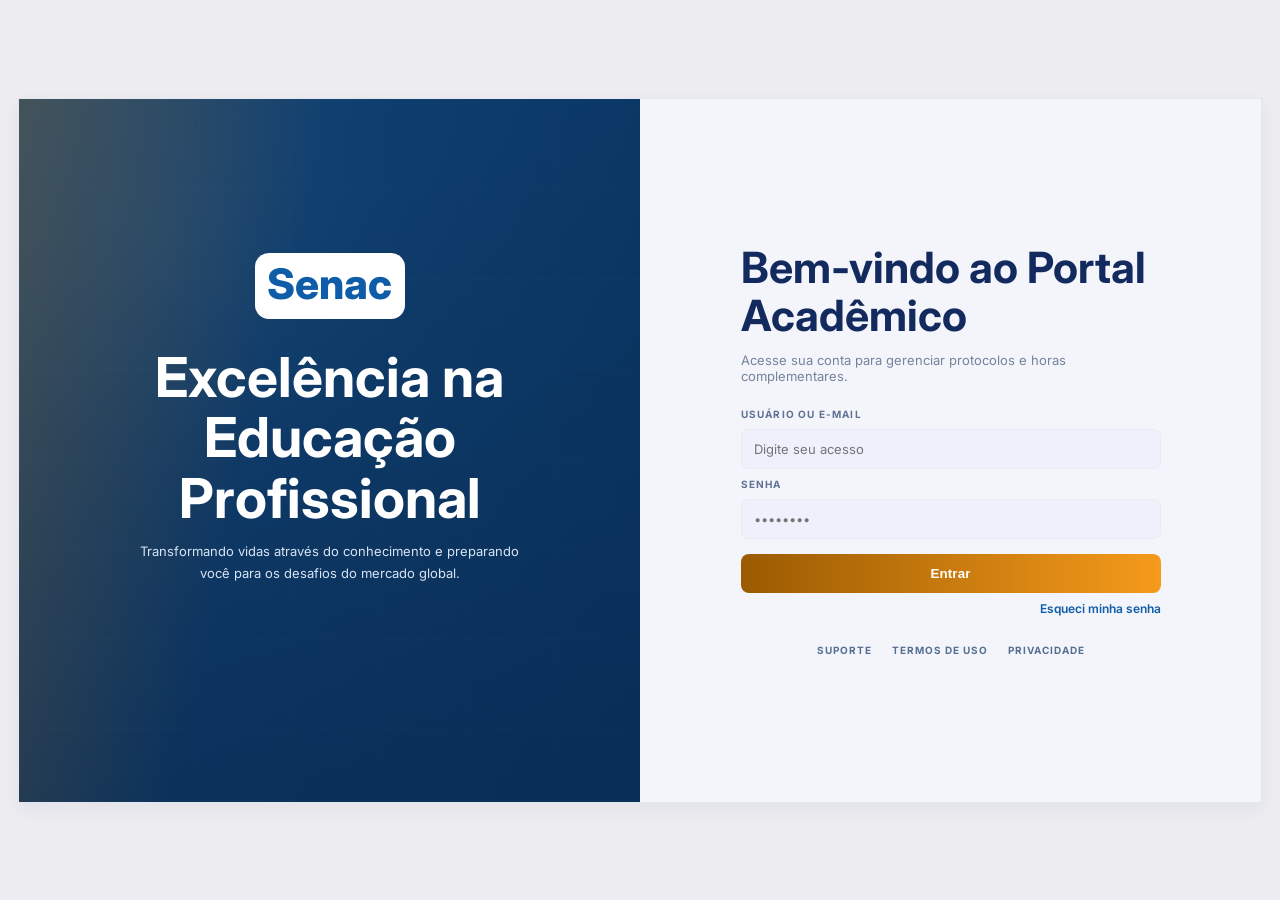
==== index.html @ 6a1be862 "Add files via upload por enquanto esses codigos" ====
<!DOCTYPE html>
<html lang="pt-BR">
<head>
  <meta charset="UTF-8">
  <meta name="viewport" content="width=device-width, initial-scale=1.0">
  <title>Portal Senac - Protótipo</title>
  <link rel="preconnect" href="https://fonts.googleapis.com">
  <link rel="preconnect" href="https://fonts.gstatic.com" crossorigin>
  <link href="https://fonts.googleapis.com/css2?family=Inter:wght@400;500;600;700;800&display=swap" rel="stylesheet">
  <link rel="stylesheet" href="style.css">
</head>
<body>
  <main id="app">
    <section id="loginScreen" class="screen is-active login-layout shell">
      <div class="login-left">
        <div class="login-overlay"></div>
        <div class="login-overlay-2"></div>
        <div class="login-brand-content">
          <div class="senac-logo">Senac</div>
          <h1>Excelência na<br>Educação Profissional</h1>
          <p>Transformando vidas através do conhecimento e preparando você para os desafios do mercado global.</p>
        </div>
      </div>
      <div class="login-right">
        <div class="login-card">
          <h2>Bem-vindo ao Portal Acadêmico</h2>
          <p class="muted">Acesse sua conta para gerenciar protocolos e horas complementares.</p>
          <form id="loginForm" class="form">
            <label>USUÁRIO OU E-MAIL</label>
            <input type="text" placeholder="Digite seu acesso" required>
            <label>SENHA</label>
            <input type="password" placeholder="••••••••" required>
            <button type="submit" class="btn-primary btn-full">Entrar</button>
          </form>
          <a class="forgot" href="#" aria-label="Esqueci minha senha">Esqueci minha senha</a>
          <div class="login-footer-links">
            <a href="#">SUPORTE</a>
            <a href="#">TERMOS DE USO</a>
            <a href="#">PRIVACIDADE</a>
          </div>
        </div>
      </div>
    </section>

    <section id="panelScreen" class="screen panel-layout shell">
      <aside class="sidebar">
        <div>
          <div class="brand">
            <h3>Senac</h3>
            <small>Gestão de Horas</small>
          </div>
          <nav class="side-nav">
            <button class="side-btn is-active" data-view="dashboardView">Dashboard</button>
            <button class="side-btn" data-view="protocolsView">Protocolos</button>
            <button class="side-btn" data-view="studentsView">Alunos</button>
            <button class="side-btn" data-view="certificatesView">Certificados</button>
            <button class="side-btn" data-view="rulesView">Regulamento</button>
            <button class="side-btn" data-view="settingsView">Configurações</button>
          </nav>
        </div>
        <div class="profile">
          <strong>Dr. Ricardo Silva</strong>
          <small>Coordenador Acadêmico</small>
          <button id="logoutBtn" class="link-btn">Sair</button>
        </div>
      </aside>

      <div class="workspace">
        <header class="topbar">
          <div class="tabs">
            <button class="tab is-active" data-view="dashboardView">Início</button>
            <button class="tab" data-view="protocolsView">Horas</button>
            <button class="tab" data-view="certificatesView">Certificados</button>
            <button class="tab" data-view="rulesView">Dúvidas</button>
          </div>
          <div class="topbar-right">
            <input class="search" type="text" placeholder="Buscar alunos, protocolos...">
            <button class="icon-btn"></button>
            <button class="icon-btn"></button>
            <button class="btn-primary">Novo Protocolo</button>
          </div>
        </header>

        <section id="dashboardView" class="view is-active">
          <p class="page-mini-title">Dashboard Geral (Senac)</p>
          <p class="kicker">VISÃO GERAL ACADÊMICA</p>
          <div class="title-row">
            <h2>Dashboard</h2>
            <div class="semester-note">Semestre Letivo 2024.1<br><small>Atualizado há 12 minutos</small></div>
          </div>
          <div class="stats-grid">
            <article class="card stat">
              <h4>PROTOCOLOS PENDENTES</h4>
              <strong>42</strong>
              <span class="danger">+12% vs. ontem</span>
            </article>
            <article class="card stat">
              <h4>ALUNOS HORAS FALTANTES</h4>
              <strong>128</strong>
              <span class="muted">-5% estático</span>
            </article>
            <article class="card stat">
              <h4>MÉDIA DE HORAS / CURSO</h4>
              <strong class="warning">84.5</strong>
              <span class="muted">h/semestre</span>
            </article>
          </div>
          <div class="content-grid">
            <article class="card chart-card">
              <h3>Envios por Categoria</h3>
              <div class="bar-row"><span>Extensão</span><div><i style="width:82%"></i></div></div>
              <div class="bar-row"><span>Pesquisa</span><div><i style="width:55%"></i></div></div>
              <div class="bar-row"><span>Culturais</span><div><i style="width:37%"></i></div></div>
              <div class="bar-row"><span>Monitoria</span><div><i style="width:68%"></i></div></div>
            </article>
            <article class="card feed">
              <h3>Últimas Atividades</h3>
              <ul>
                <li><strong>Ana Beatriz</strong> enviou certificado</li>
                <li><strong>Alerta de Prazo:</strong> 15 alunos em risco</li>
                <li><strong>Protocolo #882</strong> aprovado</li>
              </ul>
            </article>
          </div>
          <div class="report-row">
            <article class="card report-card">
              <h3>Relatório Consolidado</h3>
              <p>Gere a análise completa de desempenho das turmas para o conselho acadêmico.</p>
              <button class="btn-link">BAIXAR PDF</button>
            </article>
          </div>
        </section>

        <section id="protocolsView" class="view">
          <p class="page-mini-title">Gestão de Protocolos (Senac)</p>
          <p class="kicker">GESTÃO ACADÊMICA</p>
          <div class="title-row">
            <h2>Protocolos de Atividade</h2>
            <div class="protocol-kpi">
              <div><strong>142</strong><small>PENDENTES</small></div>
              <div><strong>1,284</strong><small>PROCESSADOS</small></div>
            </div>
          </div>
          <p class="section-description">Central de curadoria para validação de horas complementares. Analise, revise e aprove as solicitações submetidas pelo corpo discente.</p>
          <div class="card table-card">
            <div class="table-head">
              <div class="filters">
                <select><option>Todos os Cursos</option></select>
                <select><option>Todos Status</option></select>
                <select><option>Últimos 30 dias</option></select>
              </div>
              <button class="btn-outline">Mais filtros</button>
            </div>
            <table>
              <thead>
                <tr>
                  <th>ID</th>
                  <th>Aluno</th>
                  <th>Curso</th>
                  <th>Tipo</th>
                  <th>Horas</th>
                  <th>Status</th>
                </tr>
              </thead>
              <tbody>
                <tr><td>#PRT-8821</td><td>Alice Moreira</td><td>ADS</td><td>Palestra</td><td>04h</td><td><span class="tag pending">Pendente</span></td></tr>
                <tr><td>#PRT-8819</td><td>Bruno Henrique</td><td>ADS</td><td>Estágio</td><td>40h</td><td><span class="tag approved">Aprovado</span></td></tr>
                <tr><td>#PRT-8815</td><td>Carla Castro</td><td>ADS</td><td>Monitoria</td><td>20h</td><td><span class="tag denied">Reprovado</span></td></tr>
              </tbody>
            </table>
            <div class="table-foot">
              <span>Mostrando 1 a 3 de 142 protocolos</span>
              <div class="pager"><button>1</button><button>2</button><button>3</button></div>
            </div>
          </div>
          <div class="protocol-bottom-cards">
            <article class="card light-info">
              <h3>Atenção Necessária</h3>
              <p>Existem 12 protocolos com mais de 15 dias sem movimentação.</p>
            </article>
            <article class="card dark-image">
              <h3>Relatórios Mensais</h3>
              <p>Exportar dados consolidados para o MEC e conselhos regionais.</p>
            </article>
            <article class="card curation-card">
              <h3>Guia de Curadoria</h3>
              <p>Confira a carga horária máxima por categoria e valide autenticidade.</p>
            </article>
          </div>
        </section>

        <section id="certificatesView" class="view">
          <p class="page-mini-title">Análise de Certificado (Senac)</p>
          <h2>Análise de Certificado</h2>
          <p class="section-description">Protocolo #2023-AF82 • Atividade Complementar de Extensão Universitária</p>
          <div class="certificate-layout">
            <article class="card certificate-preview">
              <h3>CERTIFICADO</h3>
              <p>Certificamos que o aluno <strong>Gabriel Medeiros</strong> participou com êxito da atividade complementar.</p>
              <p class="hours">40 Horas</p>
            </article>
            <article class="certificate-panel">
              <div class="protocol-meta card">
                <h5>INFORMAÇÕES DO PROTOCOLO</h5>
                <p><strong>Gabriel Medeiros de Oliveira</strong><br>RA: 2209384 • 7º semestre</p>
                <div class="mini-stats">
                  <span>40h 00m</span>
                  <span>CURSO LIVRE</span>
                </div>
              </div>
              <h4>Parecer do Coordenador</h4>
              <label>Carga horária deferida</label>
              <input type="number" value="40">
              <label>Observações</label>
              <textarea placeholder="Justifique o parecer..."></textarea>
              <div class="button-row">
                <button class="btn-danger">Reprovar</button>
                <button class="btn-primary">Aprovar</button>
              </div>
              <div class="warning-note">IMPORTANTE: Certificados de cursos online precisam conter o CNPJ da instituição emissora.</div>
            </article>
          </div>
        </section>

        <section id="settingsView" class="view">
          <p class="page-mini-title">Configurações (super admin)</p>
          <p class="kicker">ADMINISTRAÇÃO DO SISTEMA</p>
          <h2>Painel de Configurações Globais &amp; Permissões</h2>
          <div class="settings-grid">
            <article class="card">
              <h3>Novo Tipo de Atividade</h3>
              <form class="form compact">
                <label>Nome da atividade</label>
                <input type="text" placeholder="ex: Monitoria Voluntária">
                <label>Peso de horas</label>
                <input type="number" placeholder="1.0">
                <button type="button" class="btn-primary">Cadastrar atividade</button>
              </form>
            </article>
            <article class="card limits-card">
              <h3>Limites por Curso</h3>
              <div class="limit-row"><span>Engenharia Civil</span><strong>240H</strong></div>
              <div class="limit-row"><span>Direito</span><strong>320H</strong></div>
              <div class="limit-row"><span>Medicina</span><strong>180H</strong></div>
            </article>
            <article class="card team-card">
              <h3>Gestão de Equipe Acadêmica</h3>
              <table>
                <thead><tr><th>Usuário</th><th>Papel</th><th>Status</th></tr></thead>
                <tbody>
                  <tr><td>Ana Maria</td><td>Secretaria</td><td><span class="tag approved">Ativo</span></td></tr>
                  <tr><td>José Lucas</td><td>Coordenador</td><td><span class="tag approved">Ativo</span></td></tr>
                  <tr><td>Beatriz P.</td><td>Visualizador</td><td><span class="tag pending">Suspenso</span></td></tr>
                </tbody>
              </table>
            </article>
            <article class="card security-card">
              <h3>Logs de Segurança</h3>
              <p>[14:30] Alerta de limite de Engenharia Civil / 240h</p>
              <p>[12:15] Novo usuário cadastrado</p>
              <p>[09:02] Backup automático concluído</p>
            </article>
            <article class="card export-card">
              <h3>Exportação Consolidada de Regras</h3>
              <p>Gere um relatório PDF com todas as regras de validação vigentes no sistema.</p>
              <button class="btn-link">BAIXAR RELATÓRIO</button>
            </article>
          </div>
        </section>

        <section id="studentsView" class="view">
          <h2>Alunos</h2>
          <div class="card">
            <p>Área reservada para gestão de alunos e acompanhamento de carga horária.</p>
          </div>
        </section>

        <section id="rulesView" class="view">
          <h2>Regulamento</h2>
          <div class="card">
            <p>Publicação de regras institucionais e critérios de validação dos certificados.</p>
          </div>
        </section>
        <footer class="panel-footer">
          <span>Privacidade</span>
          <span>Termos de Uso</span>
          <span>Suporte Técnico</span>
          <strong>Senac Brasil</strong>
        </footer>
      </div>
    </section>
  </main>
  <script src="script.js"></script>
</body>
</html>
---- style.css ----
:root {
  --bg: #ececf1;
  --surface: #ffffff;
  --blue-900: #082e63;
  --blue-800: #0d4686;
  --blue-700: #0f5da8;
  --blue-100: #edf3fc;
  --text: #1e3657;
  --muted: #74849b;
  --line: #e6ebf4;
  --orange: #f59a1b;
  --orange-dark: #9b5b02;
  --red: #d04e63;
  --green: #3ba96e;
}

* { box-sizing: border-box; }

body {
  margin: 0;
  font-family: Inter, Arial, sans-serif;
  background: var(--bg);
  color: var(--text);
  font-size: 13px;
}

#app {
  min-height: 100vh;
  display: grid;
  place-items: center;
  padding: 18px;
}

.shell {
  width: min(1260px, 100%);
  min-height: 705px;
  max-height: calc(100vh - 36px);
  background: #f5f6fa;
  border: 1px solid #e2e7f2;
  box-shadow: 0 6px 18px rgba(18, 35, 61, 0.05);
}

.screen { display: none; }
.screen.is-active { display: flex; }

.login-left, .login-right { width: 50%; position: relative; }

.login-left {
  overflow: hidden;
  background:
    linear-gradient(180deg, rgba(9, 57, 105, 0.72) 0%, rgba(10, 45, 84, 0.88) 100%),
    radial-gradient(circle at 25% 20%, #3f668c 0%, #224b77 32%, #173d66 68%, #12385f 100%);
}

.login-overlay {
  position: absolute;
  inset: 0;
  background: linear-gradient(103deg, rgba(247, 154, 22, 0.22) 0%, rgba(11, 73, 138, 0.1) 40%, rgba(5, 46, 90, 0.4) 100%);
}

.login-overlay-2 {
  position: absolute;
  inset: 0;
  background-image: linear-gradient(rgba(255, 255, 255, 0.08) 1px, transparent 1px), linear-gradient(90deg, rgba(255, 255, 255, 0.06) 1px, transparent 1px);
  background-size: 90px 90px;
  opacity: 0.2;
}

.login-brand-content {
  position: relative;
  z-index: 2;
  color: #fff;
  max-width: 430px;
  margin: 130px auto 0;
  text-align: center;
  padding: 24px;
}

.senac-logo {
  width: 150px;
  margin: 0 auto 28px;
  border-radius: 14px;
  font-size: 42px;
  font-weight: 800;
  color: var(--blue-700);
  line-height: 1;
  background: #fff;
  padding: 10px 10px 14px;
}

.login-brand-content h1 {
  margin: 0 0 12px;
  font-size: 55px;
  line-height: 1.1;
}

.login-brand-content p {
  margin: 0;
  color: #d7e4f5;
  line-height: 1.7;
}

.login-right {
  background: #f4f4fb;
  display: grid;
  place-items: center;
}

.login-card { width: min(420px, 83%); }

.login-card h2 {
  margin: 0 0 8px;
  color: #132a5e;
  font-size: 43px;
  line-height: 1.1;
}

.muted { color: var(--muted); }

.form {
  margin-top: 24px;
  display: grid;
  gap: 9px;
}

label {
  font-size: 10px;
  letter-spacing: 0.12em;
  font-weight: 700;
  color: #5f7293;
}

input, textarea {
  width: 100%;
  border: 1px solid var(--line);
  background: #eef1fb;
  border-radius: 7px;
  padding: 11px 12px;
  font: inherit;
  color: #1d3858;
}

textarea { min-height: 88px; resize: vertical; }

.btn-primary, .btn-danger, .btn-outline {
  border-radius: 8px;
  border: 0;
  padding: 12px 16px;
  font-weight: 700;
  letter-spacing: 0.01em;
  cursor: pointer;
}

.btn-primary {
  background: linear-gradient(90deg, var(--orange-dark) 0%, var(--orange) 100%);
  color: #fff;
}

.btn-full {
  margin-top: 6px;
  width: 100%;
}

.forgot {
  display: block;
  margin-top: 8px;
  text-align: right;
  text-decoration: none;
  color: var(--blue-700);
  font-weight: 600;
  font-size: 12px;
}

.login-footer-links {
  margin-top: 28px;
  display: flex;
  justify-content: center;
  gap: 20px;
}

.login-footer-links a {
  text-decoration: none;
  color: #567091;
  font-size: 10px;
  letter-spacing: 0.1em;
  font-weight: 700;
}

.panel-layout { overflow: hidden; }

.sidebar {
  width: 232px;
  background: #eff0fa;
  border-right: 1px solid #dde3ef;
  padding: 16px 12px;
  display: flex;
  flex-direction: column;
  justify-content: space-between;
}

.brand h3 {
  margin: 0;
  font-size: 20px;
  line-height: 1;
  color: var(--blue-900);
}

.brand small {
  color: #61728e;
  font-size: 10px;
  letter-spacing: 0.07em;
  text-transform: uppercase;
}

.side-nav {
  margin-top: 20px;
  display: grid;
  gap: 8px;
}

.side-btn {
  border: 0;
  background: transparent;
  text-align: left;
  border-radius: 6px;
  padding: 9px 10px;
  color: #26476c;
  font-size: 12px;
  font-weight: 600;
  cursor: pointer;
}

.side-btn.is-active {
  background: #0f4f94;
  color: #fff;
}

.profile {
  border-top: 1px solid #dce2ef;
  padding: 14px 4px 0;
  display: grid;
  gap: 2px;
}

.profile strong { font-size: 13px; color: #193b63; }
.profile small { color: #6e8098; font-size: 11px; }

.link-btn {
  margin-top: 10px;
  width: fit-content;
  border: 0;
  background: transparent;
  color: #27466d;
  cursor: pointer;
}

.workspace {
  flex: 1;
  padding: 12px 22px;
  overflow: auto;
}

.topbar {
  background: #fff;
  border: 1px solid var(--line);
  border-radius: 5px;
  padding: 6px 12px;
  display: flex;
  align-items: center;
  justify-content: space-between;
  gap: 10px;
}

.tabs { display: flex; gap: 2px; }

.tab {
  border: 0;
  background: transparent;
  border-radius: 4px;
  color: #3c5675;
  font-size: 10px;
  padding: 8px 8px;
  cursor: pointer;
}

.tab.is-active {
  color: var(--blue-700);
  border-bottom: 2px solid var(--orange);
  font-weight: 700;
}

.topbar-right {
  display: flex;
  align-items: center;
  gap: 8px;
}

.search {
  min-width: 198px;
  padding: 7px 12px;
  border-radius: 20px;
  font-size: 11px;
}

.icon-btn {
  width: 28px;
  height: 28px;
  border: 1px solid var(--line);
  border-radius: 8px;
  background: #fff;
  cursor: pointer;
}

.topbar .btn-primary {
  padding: 8px 14px;
  background: #0e4f92;
  font-size: 11px;
}

.view { display: none; padding-top: 14px; }
.view.is-active { display: block; }

.page-mini-title {
  margin: 0 0 8px;
  font-size: 13px;
  color: #b0b4bf;
}

.kicker {
  margin: 0 0 4px;
  color: var(--orange);
  font-size: 10px;
  letter-spacing: 0.2em;
  font-weight: 800;
}

h2 {
  margin: 0 0 14px;
  font-size: 46px;
  line-height: 1.05;
  color: var(--blue-900);
}

.title-row {
  display: flex;
  justify-content: space-between;
  align-items: flex-start;
  gap: 12px;
}

.semester-note {
  color: #7b8da6;
  font-size: 12px;
  text-align: right;
}

.semester-note small {
  color: #a2afc1;
}

.card {
  background: #fff;
  border: 1px solid var(--line);
  border-radius: 8px;
  padding: 14px;
}

.stats-grid {
  display: grid;
  grid-template-columns: repeat(3, minmax(0, 1fr));
  gap: 12px;
}

.stat h4 {
  margin: 0 0 10px;
  font-size: 10px;
  letter-spacing: 0.12em;
  color: #687c97;
}

.stat strong {
  display: block;
  font-size: 45px;
  line-height: 0.95;
  margin-bottom: 6px;
}

.warning { color: var(--orange); }
.danger { color: #da4b5f; font-size: 13px; }

.content-grid {
  margin-top: 14px;
  display: grid;
  grid-template-columns: 1.4fr 1fr;
  gap: 12px;
}

.report-row {
  margin-top: 14px;
  max-width: 58%;
}

.report-card {
  background: linear-gradient(135deg, #0a3f7d 0%, #0a3269 100%);
  color: #fff;
}

.report-card h3 {
  margin: 0 0 8px;
}

.report-card p {
  margin: 0 0 12px;
  color: #c9d8ee;
  font-size: 13px;
}

.btn-link {
  border: 0;
  background: transparent;
  color: #ffbe54;
  font-size: 11px;
  font-weight: 800;
  letter-spacing: 0.08em;
  cursor: pointer;
  padding: 0;
}

.bar-row {
  margin-top: 12px;
  display: grid;
  gap: 12px;
  grid-template-columns: 86px 1fr;
  align-items: center;
  font-size: 12px;
}

.bar-row div {
  background: #eff3fa;
  height: 18px;
  border-radius: 999px;
  overflow: hidden;
}

.bar-row i {
  display: block;
  height: 100%;
  background: linear-gradient(90deg, #0d4f92, #82a5ce);
}

.feed ul {
  margin: 8px 0 0;
  padding-left: 16px;
  line-height: 1.9;
  color: #2f4d71;
  font-size: 13px;
}

.table-card table, .settings-grid table {
  width: 100%;
  border-collapse: collapse;
}

.table-head {
  display: flex;
  justify-content: space-between;
  align-items: center;
  gap: 10px;
}

.filters {
  display: flex;
  gap: 8px;
}

select {
  border: 1px solid var(--line);
  border-radius: 7px;
  padding: 9px 10px;
  background: #f8faff;
  color: #486489;
  font-size: 11px;
  min-width: 178px;
}

th, td {
  padding: 11px 8px;
  border-bottom: 1px solid var(--line);
  text-align: left;
  font-size: 13px;
}

th {
  color: #67809d;
  font-size: 10px;
  letter-spacing: 0.1em;
}

.btn-outline {
  background: #f4f8ff;
  border: 1px solid var(--line);
  color: var(--blue-700);
  font-size: 12px;
}

.table-foot {
  display: flex;
  justify-content: space-between;
  align-items: center;
  font-size: 11px;
  color: #7b8ea9;
  padding-top: 10px;
}

.pager {
  display: flex;
  gap: 6px;
}

.pager button {
  border: 1px solid var(--line);
  background: #fff;
  border-radius: 4px;
  width: 24px;
  height: 24px;
  font-size: 11px;
  color: #2c4f75;
}

.section-description {
  margin: -6px 0 14px;
  max-width: 640px;
  color: #556f90;
  line-height: 1.5;
  font-size: 12px;
}

.protocol-kpi {
  display: flex;
  gap: 32px;
  padding-top: 10px;
}

.protocol-kpi strong {
  display: block;
  font-size: 41px;
  line-height: 1;
  color: #0a3c76;
}

.protocol-kpi small {
  font-size: 10px;
  color: #68809d;
  letter-spacing: 0.08em;
  font-weight: 700;
}

.protocol-bottom-cards {
  margin-top: 14px;
  display: grid;
  grid-template-columns: 1fr 1fr 1fr;
  gap: 14px;
}

.light-info {
  background: #f0eefb;
}

.dark-image {
  background: radial-gradient(circle at 35% 45%, rgba(200, 255, 184, 0.6), rgba(242, 164, 43, 0.65), rgba(24, 15, 26, 0.92));
  color: #fff;
}

.dark-image p {
  color: #dce4ef;
}

.curation-card {
  background: #0d4d92;
  color: #fff;
}

.curation-card p {
  color: #cedef3;
}

.tag {
  display: inline-block;
  border-radius: 20px;
  font-size: 10px;
  padding: 4px 9px;
  font-weight: 700;
  text-transform: uppercase;
}

.tag.pending { background: #eef5ff; color: #215a96; }
.tag.approved { background: #ecfaef; color: #238351; }
.tag.denied { background: #ffe9ec; color: #b93d50; }

.certificate-layout {
  display: grid;
  grid-template-columns: 1.35fr 0.95fr;
  gap: 16px;
}

.certificate-preview {
  min-height: 430px;
  display: grid;
  place-content: center;
  text-align: center;
  background: #eef2f8;
  position: relative;
}

.certificate-preview::before {
  content: "";
  width: 85%;
  height: 57%;
  position: absolute;
  left: 50%;
  top: 50%;
  transform: translate(-50%, -50%);
  background: #fff;
  border: 1px solid #e5ebf4;
  box-shadow: 0 12px 26px rgba(22, 40, 67, 0.13);
  border-radius: 2px;
}

.certificate-panel {
  display: grid;
  gap: 10px;
  align-content: start;
  background: transparent;
  border: 0;
  padding: 0;
}

.protocol-meta {
  background: #f8faff;
  border-radius: 10px;
}

.protocol-meta h5 {
  margin: 0 0 6px;
  font-size: 10px;
  letter-spacing: 0.1em;
  color: #7891ad;
}

.protocol-meta p {
  margin: 0;
  font-size: 13px;
  color: #37597f;
}

.mini-stats {
  margin-top: 10px;
  display: flex;
  justify-content: space-between;
  color: #0f4f91;
  font-weight: 800;
}

.certificate-preview h3 {
  position: relative;
  z-index: 1;
  margin: 0 0 12px;
  font-size: 33px;
  color: var(--blue-900);
  letter-spacing: 0.12em;
}

.hours {
  position: relative;
  z-index: 1;
  margin-top: 12px;
  color: var(--blue-900);
  font-size: 24px;
  font-weight: 800;
}

.certificate-panel h4 {
  margin: 0 0 12px;
  color: #21456f;
  font-size: 11px;
  letter-spacing: 0.1em;
  text-transform: uppercase;
}

.button-row {
  margin-top: 10px;
  display: grid;
  grid-template-columns: 1fr 1fr;
  gap: 8px;
}

.btn-danger {
  border: 1px solid #ffd5dc;
  background: #fff1f3;
  color: var(--red);
}

.warning-note {
  background: #eeeeee;
  color: #86581a;
  border-radius: 8px;
  padding: 10px;
  font-size: 11px;
  line-height: 1.4;
  font-weight: 600;
}

.settings-grid {
  display: grid;
  grid-template-columns: 1fr 1.1fr 1.1fr;
  grid-template-areas:
    "new team team"
    "limits team team"
    "security export export";
  gap: 12px;
}

.compact { gap: 8px; }

.settings-grid > article:nth-child(1) { grid-area: new; }
.settings-grid > article:nth-child(2) { grid-area: limits; }
.settings-grid > article:nth-child(3) { grid-area: team; }
.settings-grid > article:nth-child(4) { grid-area: security; }
.settings-grid > article:nth-child(5) { grid-area: export; }

.team-card table td,
.team-card table th {
  padding-top: 13px;
  padding-bottom: 13px;
}

.limits-card {
  background: #f9fbff;
}

.limit-row {
  border-left: 3px solid #0f5aa5;
  margin-top: 8px;
  padding: 8px 10px;
  display: flex;
  justify-content: space-between;
  background: #ffffff;
  font-size: 12px;
}

.limit-row strong {
  color: #0d4f91;
}

.security-card {
  background: linear-gradient(135deg, #0b3f7c, #0a2e5c);
  color: #fff;
  min-height: 150px;
}

.security-card p {
  font-size: 12px;
  color: #d7e3f5;
}

.export-card {
  border: 2px solid #3a72b3;
  background: #f8fbff;
  min-height: 150px;
}

.panel-footer {
  margin-top: 14px;
  border-top: 1px solid var(--line);
  padding: 18px 0 6px;
  color: #8d9cb1;
  display: flex;
  gap: 16px;
  justify-content: center;
  align-items: center;
  font-size: 12px;
}

.panel-footer strong {
  color: #123f72;
}

@media (max-width: 1200px) {
  #app { padding: 8px; }
  .shell { min-height: calc(100vh - 16px); }
  h2 { font-size: 36px; }
  .stats-grid, .content-grid, .certificate-layout, .protocol-bottom-cards { grid-template-columns: 1fr; }
  .settings-grid {
    grid-template-columns: 1fr;
    grid-template-areas: "new" "limits" "team" "security" "export";
  }
  .report-row { max-width: 100%; }
  .protocol-kpi { gap: 14px; }
}

@media (max-width: 900px) {
  .screen.is-active { flex-direction: column; }
  .login-left, .login-right { width: 100%; }
  .login-brand-content { margin-top: 60px; }
  .sidebar { width: 100%; gap: 16px; }
  .topbar { flex-wrap: wrap; }
  .search { min-width: 130px; }
}
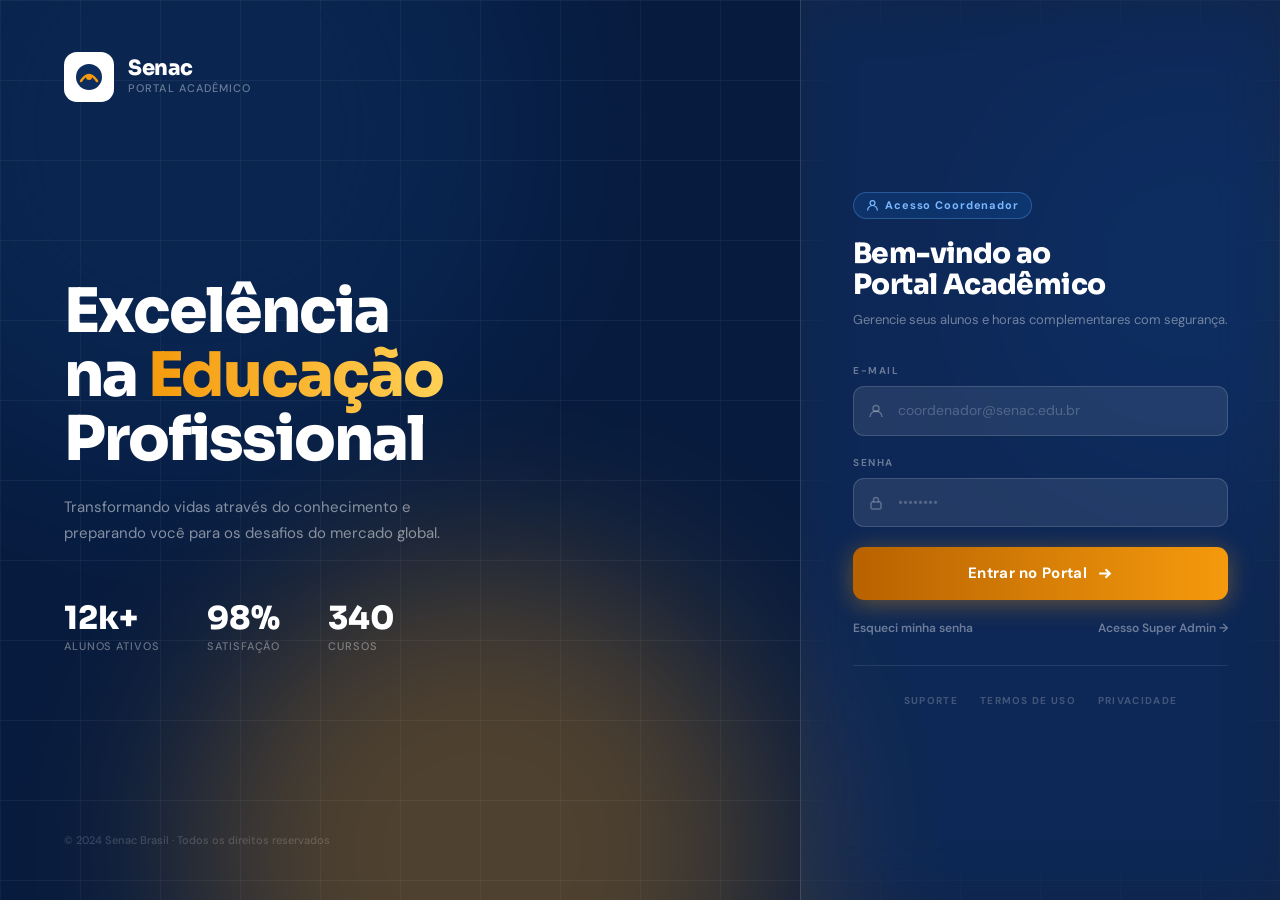
==== commit c16202b0: "Add files via upload" ====
--- a/index.html
+++ b/index.html
@@ -1,295 +1,892 @@
-<!DOCTYPE html>
-<html lang="pt-BR">
-<head>
-  <meta charset="UTF-8">
-  <meta name="viewport" content="width=device-width, initial-scale=1.0">
-  <title>Portal Senac - Protótipo</title>
-  <link rel="preconnect" href="https://fonts.googleapis.com">
-  <link rel="preconnect" href="https://fonts.gstatic.com" crossorigin>
-  <link href="https://fonts.googleapis.com/css2?family=Inter:wght@400;500;600;700;800&display=swap" rel="stylesheet">
-  <link rel="stylesheet" href="style.css">
-</head>
-<body>
-  <main id="app">
-    <section id="loginScreen" class="screen is-active login-layout shell">
-      <div class="login-left">
-        <div class="login-overlay"></div>
-        <div class="login-overlay-2"></div>
-        <div class="login-brand-content">
-          <div class="senac-logo">Senac</div>
-          <h1>Excelência na<br>Educação Profissional</h1>
-          <p>Transformando vidas através do conhecimento e preparando você para os desafios do mercado global.</p>
-        </div>
-      </div>
-      <div class="login-right">
-        <div class="login-card">
-          <h2>Bem-vindo ao Portal Acadêmico</h2>
-          <p class="muted">Acesse sua conta para gerenciar protocolos e horas complementares.</p>
-          <form id="loginForm" class="form">
-            <label>USUÁRIO OU E-MAIL</label>
-            <input type="text" placeholder="Digite seu acesso" required>
-            <label>SENHA</label>
-            <input type="password" placeholder="••••••••" required>
-            <button type="submit" class="btn-primary btn-full">Entrar</button>
-          </form>
-          <a class="forgot" href="#" aria-label="Esqueci minha senha">Esqueci minha senha</a>
-          <div class="login-footer-links">
-            <a href="#">SUPORTE</a>
-            <a href="#">TERMOS DE USO</a>
-            <a href="#">PRIVACIDADE</a>
-          </div>
-        </div>
-      </div>
-    </section>
-
-    <section id="panelScreen" class="screen panel-layout shell">
-      <aside class="sidebar">
-        <div>
-          <div class="brand">
-            <h3>Senac</h3>
-            <small>Gestão de Horas</small>
-          </div>
-          <nav class="side-nav">
-            <button class="side-btn is-active" data-view="dashboardView">Dashboard</button>
-            <button class="side-btn" data-view="protocolsView">Protocolos</button>
-            <button class="side-btn" data-view="studentsView">Alunos</button>
-            <button class="side-btn" data-view="certificatesView">Certificados</button>
-            <button class="side-btn" data-view="rulesView">Regulamento</button>
-            <button class="side-btn" data-view="settingsView">Configurações</button>
-          </nav>
-        </div>
-        <div class="profile">
-          <strong>Dr. Ricardo Silva</strong>
-          <small>Coordenador Acadêmico</small>
-          <button id="logoutBtn" class="link-btn">Sair</button>
-        </div>
-      </aside>
-
-      <div class="workspace">
-        <header class="topbar">
-          <div class="tabs">
-            <button class="tab is-active" data-view="dashboardView">Início</button>
-            <button class="tab" data-view="protocolsView">Horas</button>
-            <button class="tab" data-view="certificatesView">Certificados</button>
-            <button class="tab" data-view="rulesView">Dúvidas</button>
-          </div>
-          <div class="topbar-right">
-            <input class="search" type="text" placeholder="Buscar alunos, protocolos...">
-            <button class="icon-btn"></button>
-            <button class="icon-btn"></button>
-            <button class="btn-primary">Novo Protocolo</button>
-          </div>
-        </header>
-
-        <section id="dashboardView" class="view is-active">
-          <p class="page-mini-title">Dashboard Geral (Senac)</p>
-          <p class="kicker">VISÃO GERAL ACADÊMICA</p>
-          <div class="title-row">
-            <h2>Dashboard</h2>
-            <div class="semester-note">Semestre Letivo 2024.1<br><small>Atualizado há 12 minutos</small></div>
-          </div>
-          <div class="stats-grid">
-            <article class="card stat">
-              <h4>PROTOCOLOS PENDENTES</h4>
-              <strong>42</strong>
-              <span class="danger">+12% vs. ontem</span>
-            </article>
-            <article class="card stat">
-              <h4>ALUNOS HORAS FALTANTES</h4>
-              <strong>128</strong>
-              <span class="muted">-5% estático</span>
-            </article>
-            <article class="card stat">
-              <h4>MÉDIA DE HORAS / CURSO</h4>
-              <strong class="warning">84.5</strong>
-              <span class="muted">h/semestre</span>
-            </article>
-          </div>
-          <div class="content-grid">
-            <article class="card chart-card">
-              <h3>Envios por Categoria</h3>
-              <div class="bar-row"><span>Extensão</span><div><i style="width:82%"></i></div></div>
-              <div class="bar-row"><span>Pesquisa</span><div><i style="width:55%"></i></div></div>
-              <div class="bar-row"><span>Culturais</span><div><i style="width:37%"></i></div></div>
-              <div class="bar-row"><span>Monitoria</span><div><i style="width:68%"></i></div></div>
-            </article>
-            <article class="card feed">
-              <h3>Últimas Atividades</h3>
-              <ul>
-                <li><strong>Ana Beatriz</strong> enviou certificado</li>
-                <li><strong>Alerta de Prazo:</strong> 15 alunos em risco</li>
-                <li><strong>Protocolo #882</strong> aprovado</li>
-              </ul>
-            </article>
-          </div>
-          <div class="report-row">
-            <article class="card report-card">
-              <h3>Relatório Consolidado</h3>
-              <p>Gere a análise completa de desempenho das turmas para o conselho acadêmico.</p>
-              <button class="btn-link">BAIXAR PDF</button>
-            </article>
-          </div>
-        </section>
-
-        <section id="protocolsView" class="view">
-          <p class="page-mini-title">Gestão de Protocolos (Senac)</p>
-          <p class="kicker">GESTÃO ACADÊMICA</p>
-          <div class="title-row">
-            <h2>Protocolos de Atividade</h2>
-            <div class="protocol-kpi">
-              <div><strong>142</strong><small>PENDENTES</small></div>
-              <div><strong>1,284</strong><small>PROCESSADOS</small></div>
-            </div>
-          </div>
-          <p class="section-description">Central de curadoria para validação de horas complementares. Analise, revise e aprove as solicitações submetidas pelo corpo discente.</p>
-          <div class="card table-card">
-            <div class="table-head">
-              <div class="filters">
-                <select><option>Todos os Cursos</option></select>
-                <select><option>Todos Status</option></select>
-                <select><option>Últimos 30 dias</option></select>
-              </div>
-              <button class="btn-outline">Mais filtros</button>
-            </div>
-            <table>
-              <thead>
-                <tr>
-                  <th>ID</th>
-                  <th>Aluno</th>
-                  <th>Curso</th>
-                  <th>Tipo</th>
-                  <th>Horas</th>
-                  <th>Status</th>
-                </tr>
-              </thead>
-              <tbody>
-                <tr><td>#PRT-8821</td><td>Alice Moreira</td><td>ADS</td><td>Palestra</td><td>04h</td><td><span class="tag pending">Pendente</span></td></tr>
-                <tr><td>#PRT-8819</td><td>Bruno Henrique</td><td>ADS</td><td>Estágio</td><td>40h</td><td><span class="tag approved">Aprovado</span></td></tr>
-                <tr><td>#PRT-8815</td><td>Carla Castro</td><td>ADS</td><td>Monitoria</td><td>20h</td><td><span class="tag denied">Reprovado</span></td></tr>
-              </tbody>
-            </table>
-            <div class="table-foot">
-              <span>Mostrando 1 a 3 de 142 protocolos</span>
-              <div class="pager"><button>1</button><button>2</button><button>3</button></div>
-            </div>
-          </div>
-          <div class="protocol-bottom-cards">
-            <article class="card light-info">
-              <h3>Atenção Necessária</h3>
-              <p>Existem 12 protocolos com mais de 15 dias sem movimentação.</p>
-            </article>
-            <article class="card dark-image">
-              <h3>Relatórios Mensais</h3>
-              <p>Exportar dados consolidados para o MEC e conselhos regionais.</p>
-            </article>
-            <article class="card curation-card">
-              <h3>Guia de Curadoria</h3>
-              <p>Confira a carga horária máxima por categoria e valide autenticidade.</p>
-            </article>
-          </div>
-        </section>
-
-        <section id="certificatesView" class="view">
-          <p class="page-mini-title">Análise de Certificado (Senac)</p>
-          <h2>Análise de Certificado</h2>
-          <p class="section-description">Protocolo #2023-AF82 • Atividade Complementar de Extensão Universitária</p>
-          <div class="certificate-layout">
-            <article class="card certificate-preview">
-              <h3>CERTIFICADO</h3>
-              <p>Certificamos que o aluno <strong>Gabriel Medeiros</strong> participou com êxito da atividade complementar.</p>
-              <p class="hours">40 Horas</p>
-            </article>
-            <article class="certificate-panel">
-              <div class="protocol-meta card">
-                <h5>INFORMAÇÕES DO PROTOCOLO</h5>
-                <p><strong>Gabriel Medeiros de Oliveira</strong><br>RA: 2209384 • 7º semestre</p>
-                <div class="mini-stats">
-                  <span>40h 00m</span>
-                  <span>CURSO LIVRE</span>
-                </div>
-              </div>
-              <h4>Parecer do Coordenador</h4>
-              <label>Carga horária deferida</label>
-              <input type="number" value="40">
-              <label>Observações</label>
-              <textarea placeholder="Justifique o parecer..."></textarea>
-              <div class="button-row">
-                <button class="btn-danger">Reprovar</button>
-                <button class="btn-primary">Aprovar</button>
-              </div>
-              <div class="warning-note">IMPORTANTE: Certificados de cursos online precisam conter o CNPJ da instituição emissora.</div>
-            </article>
-          </div>
-        </section>
-
-        <section id="settingsView" class="view">
-          <p class="page-mini-title">Configurações (super admin)</p>
-          <p class="kicker">ADMINISTRAÇÃO DO SISTEMA</p>
-          <h2>Painel de Configurações Globais &amp; Permissões</h2>
-          <div class="settings-grid">
-            <article class="card">
-              <h3>Novo Tipo de Atividade</h3>
-              <form class="form compact">
-                <label>Nome da atividade</label>
-                <input type="text" placeholder="ex: Monitoria Voluntária">
-                <label>Peso de horas</label>
-                <input type="number" placeholder="1.0">
-                <button type="button" class="btn-primary">Cadastrar atividade</button>
-              </form>
-            </article>
-            <article class="card limits-card">
-              <h3>Limites por Curso</h3>
-              <div class="limit-row"><span>Engenharia Civil</span><strong>240H</strong></div>
-              <div class="limit-row"><span>Direito</span><strong>320H</strong></div>
-              <div class="limit-row"><span>Medicina</span><strong>180H</strong></div>
-            </article>
-            <article class="card team-card">
-              <h3>Gestão de Equipe Acadêmica</h3>
-              <table>
-                <thead><tr><th>Usuário</th><th>Papel</th><th>Status</th></tr></thead>
-                <tbody>
-                  <tr><td>Ana Maria</td><td>Secretaria</td><td><span class="tag approved">Ativo</span></td></tr>
-                  <tr><td>José Lucas</td><td>Coordenador</td><td><span class="tag approved">Ativo</span></td></tr>
-                  <tr><td>Beatriz P.</td><td>Visualizador</td><td><span class="tag pending">Suspenso</span></td></tr>
-                </tbody>
-              </table>
-            </article>
-            <article class="card security-card">
-              <h3>Logs de Segurança</h3>
-              <p>[14:30] Alerta de limite de Engenharia Civil / 240h</p>
-              <p>[12:15] Novo usuário cadastrado</p>
-              <p>[09:02] Backup automático concluído</p>
-            </article>
-            <article class="card export-card">
-              <h3>Exportação Consolidada de Regras</h3>
-              <p>Gere um relatório PDF com todas as regras de validação vigentes no sistema.</p>
-              <button class="btn-link">BAIXAR RELATÓRIO</button>
-            </article>
-          </div>
-        </section>
-
-        <section id="studentsView" class="view">
-          <h2>Alunos</h2>
-          <div class="card">
-            <p>Área reservada para gestão de alunos e acompanhamento de carga horária.</p>
-          </div>
-        </section>
-
-        <section id="rulesView" class="view">
-          <h2>Regulamento</h2>
-          <div class="card">
-            <p>Publicação de regras institucionais e critérios de validação dos certificados.</p>
-          </div>
-        </section>
-        <footer class="panel-footer">
-          <span>Privacidade</span>
-          <span>Termos de Uso</span>
-          <span>Suporte Técnico</span>
-          <strong>Senac Brasil</strong>
-        </footer>
-      </div>
-    </section>
-  </main>
-  <script src="script.js"></script>
-</body>
-</html>
+<!DOCTYPE html>
+<html lang="pt-BR">
+<head>
+<meta charset="UTF-8">
+<meta name="viewport" content="width=device-width, initial-scale=1.0">
+<title>Portal Senac — Gestão Acadêmica</title>
+<link rel="preconnect" href="https://fonts.googleapis.com">
+<link href="https://fonts.googleapis.com/css2?family=Sora:wght@300;400;500;600;700;800;900&family=DM+Sans:wght@300;400;500;600;700&display=swap" rel="stylesheet">
+<link rel="stylesheet" href="style.css">
+</head>
+<body>
+
+<!-- ══════════════════════════════════════════
+  TELA 1 — LOGIN COORDENADOR (principal)
+══════════════════════════════════════════ -->
+<section id="ls" class="screen on">
+  <div class="blobs"><div class="bl bl1"></div><div class="bl bl2"></div><div class="bl bl3"></div></div>
+  <div class="lgrid"></div>
+  <div class="lhero">
+    <div class="lhero-top">
+      <div class="smark">
+        <svg viewBox="0 0 30 30" fill="none"><circle cx="15" cy="15" r="13" fill="#0d2d5e"/><path d="M7 19 Q15 7 23 19" stroke="#f59a0d" stroke-width="2.5" fill="none" stroke-linecap="round"/><circle cx="15" cy="15" r="3" fill="#f59a0d"/></svg>
+      </div>
+      <div><div class="bname">Senac</div><div class="bsub">Portal Acadêmico</div></div>
+    </div>
+    <div class="lhero-mid">
+      <h1 class="ltag">Excelência<br>na <em>Educação</em><br>Profissional</h1>
+      <p class="lsub">Transformando vidas através do conhecimento e preparando você para os desafios do mercado global.</p>
+      <div class="hstats">
+        <div class="hs"><strong>12k+</strong><span>Alunos ativos</span></div>
+        <div class="hs"><strong>98%</strong><span>Satisfação</span></div>
+        <div class="hs"><strong>340</strong><span>Cursos</span></div>
+      </div>
+    </div>
+    <div class="lcopy">© 2024 Senac Brasil · Todos os direitos reservados</div>
+  </div>
+  <div class="ldeco"></div>
+  <div class="lpanel">
+    <div class="lfi">
+      <div class="role-badge coord-badge">
+        <svg viewBox="0 0 16 16" fill="none" stroke="currentColor" stroke-width="1.5" width="13" height="13"><circle cx="8" cy="5" r="3"/><path d="M2 14a6 6 0 0 1 12 0"/></svg>
+        Acesso Coordenador
+      </div>
+      <h2>Bem-vindo ao<br>Portal Acadêmico</h2>
+      <p class="ls-sub">Gerencie seus alunos e horas complementares com segurança.</p>
+      <form id="lf">
+        <div id="login-err" class="login-err" style="display:none">
+          <svg viewBox="0 0 16 16" fill="none" stroke="currentColor" stroke-width="1.5" width="14" height="14"><circle cx="8" cy="8" r="6"/><path d="M8 5v3M8 10v.5"/></svg>
+          Email ou senha incorretos.
+        </div>
+        <div class="fg">
+          <label>E-mail</label>
+          <div class="iw">
+            <svg viewBox="0 0 16 16" fill="none" stroke="currentColor" stroke-width="1.5"><circle cx="8" cy="5.5" r="3"/><path d="M2 14a6 6 0 0 1 12 0"/></svg>
+            <input id="coord-email" type="email" placeholder="coordenador@senac.edu.br">
+          </div>
+        </div>
+        <div class="fg">
+          <label>Senha</label>
+          <div class="iw">
+            <svg viewBox="0 0 16 16" fill="none" stroke="currentColor" stroke-width="1.5"><rect x="3" y="7" width="10" height="7" rx="1.5"/><path d="M5.5 7V5a2.5 2.5 0 0 1 5 0v2"/></svg>
+            <input id="coord-pass" type="password" placeholder="••••••••">
+          </div>
+        </div>
+        <button type="submit" class="btn-in">
+          Entrar no Portal
+          <svg viewBox="0 0 16 16" fill="none" stroke="currentColor" stroke-width="2"><path d="M3 8h10M9 4l4 4-4 4"/></svg>
+        </button>
+      </form>
+      <div class="lext">
+        <a href="#">Esqueci minha senha</a>
+        <a href="#" id="go-admin-link">Acesso Super Admin →</a>
+      </div>
+      <div class="ldiv"></div>
+      <div class="llinks"><a href="#">Suporte</a><a href="#">Termos de Uso</a><a href="#">Privacidade</a></div>
+    </div>
+  </div>
+</section>
+
+<!-- ══════════════════════════════════════════
+  TELA 2 — LOGIN SUPER ADMIN (separado)
+══════════════════════════════════════════ -->
+<section id="als" class="screen">
+  <div class="blobs"><div class="bl bl1" style="background:#4a0080"></div><div class="bl bl2" style="background:#f59a0d"></div><div class="bl bl3" style="background:#1a0040"></div></div>
+  <div class="lgrid"></div>
+  <div class="lhero" style="background:linear-gradient(160deg,rgba(40,0,80,.15),transparent)">
+    <div class="lhero-top">
+      <div class="smark" style="background:rgba(255,255,255,.15);border:1.5px solid rgba(255,255,255,.25)">
+        <svg viewBox="0 0 30 30" fill="none"><circle cx="15" cy="15" r="13" fill="#4a0080"/><path d="M7 19 Q15 7 23 19" stroke="#f59a0d" stroke-width="2.5" fill="none" stroke-linecap="round"/><circle cx="15" cy="15" r="3" fill="#f59a0d"/></svg>
+      </div>
+      <div><div class="bname">Senac</div><div class="bsub" style="color:rgba(255,200,255,.5)">Super Admin</div></div>
+    </div>
+    <div class="lhero-mid">
+      <div class="admin-hero-badge">
+        <svg viewBox="0 0 16 16" fill="none" stroke="currentColor" stroke-width="1.5" width="16" height="16"><path d="M8 2L3 4v4c0 3 2.5 5.5 5 6.5C11 13.5 13 11 13 8V4z"/></svg>
+        Área Restrita
+      </div>
+      <h1 class="ltag" style="font-size:clamp(36px,4vw,58px)">Painel de<br><em style="-webkit-text-fill-color:transparent;background:linear-gradient(90deg,#d090ff,#f59a0d);-webkit-background-clip:text;background-clip:text">Controle</em><br>Total</h1>
+      <p class="lsub">Gerencie cursos, coordenadores e toda a estrutura acadêmica da instituição.</p>
+      <div class="hstats">
+        <div class="hs"><strong>8</strong><span>Cursos</span></div>
+        <div class="hs"><strong>24</strong><span>Coordenadores</span></div>
+        <div class="hs"><strong>1.2k</strong><span>Alunos</span></div>
+      </div>
+    </div>
+    <div class="lcopy">Acesso restrito a administradores autorizados</div>
+  </div>
+  <div class="ldeco" style="background:linear-gradient(180deg,transparent,rgba(200,100,255,.2) 30%,rgba(200,100,255,.2) 70%,transparent)"></div>
+  <div class="lpanel" style="background:rgba(20,0,40,.35)">
+    <div class="lfi">
+      <div class="role-badge admin-badge">
+        <svg viewBox="0 0 16 16" fill="none" stroke="currentColor" stroke-width="1.5" width="13" height="13"><path d="M8 2L3 4v4c0 3 2.5 5.5 5 6.5C11 13.5 13 11 13 8V4z"/></svg>
+        Super Administrador
+      </div>
+      <h2>Acesso Administrativo</h2>
+      <p class="ls-sub">Área de acesso restrito. Somente administradores autorizados.</p>
+      <form id="alf">
+        <div id="admin-err" class="login-err" style="display:none">
+          <svg viewBox="0 0 16 16" fill="none" stroke="currentColor" stroke-width="1.5" width="14" height="14"><circle cx="8" cy="8" r="6"/><path d="M8 5v3M8 10v.5"/></svg>
+          Credenciais inválidas.
+        </div>
+        <div class="fg">
+          <label>E-mail Administrativo</label>
+          <div class="iw">
+            <svg viewBox="0 0 16 16" fill="none" stroke="currentColor" stroke-width="1.5"><path d="M8 2L3 4v4c0 3 2.5 5.5 5 6.5C11 13.5 13 11 13 8V4z"/></svg>
+            <input id="admin-email" type="email" placeholder="admin@senac.edu.br">
+          </div>
+        </div>
+        <div class="fg">
+          <label>Senha</label>
+          <div class="iw">
+            <svg viewBox="0 0 16 16" fill="none" stroke="currentColor" stroke-width="1.5"><rect x="3" y="7" width="10" height="7" rx="1.5"/><path d="M5.5 7V5a2.5 2.5 0 0 1 5 0v2"/></svg>
+            <input id="admin-pass" type="password" placeholder="••••••••">
+          </div>
+        </div>
+        <button type="submit" class="btn-in" style="background:linear-gradient(90deg,#4a0080,#9b30d0)">
+          Entrar como Admin
+          <svg viewBox="0 0 16 16" fill="none" stroke="currentColor" stroke-width="2"><path d="M8 2L3 4v4c0 3 2.5 5.5 5 6.5C11 13.5 13 11 13 8V4z"/></svg>
+        </button>
+      </form>
+      <div class="lext">
+        <a href="#" id="back-coord-link">← Voltar ao Login Normal</a>
+        <a href="#">Esqueci a senha</a>
+      </div>
+      <div class="ldiv"></div>
+      <div class="llinks"><a href="#">Suporte TI</a><a href="#">Política de Acesso</a><a href="#">Privacidade</a></div>
+    </div>
+  </div>
+</section>
+
+<!-- ══════════════════════════════════════════
+  PAINEL — COORDENADOR
+══════════════════════════════════════════ -->
+<section id="ps" class="screen">
+  <aside class="sidebar">
+    <div class="sb-brand">
+      <div class="sb-ico"><svg viewBox="0 0 22 22" fill="none"><path d="M5 15 Q11 5 17 15" stroke="#f59a0d" stroke-width="2" fill="none" stroke-linecap="round"/><circle cx="11" cy="11" r="3" fill="#fff"/></svg></div>
+      <div class="sb-bt"><h3>Senac</h3><small>Coordenador</small></div>
+    </div>
+    <nav class="snav">
+      <span class="ssec">Menu Principal</span>
+      <button class="sb-btn" data-v="dv">
+        <svg viewBox="0 0 16 16" fill="none" stroke="currentColor" stroke-width="1.5"><rect x="1" y="1" width="6" height="6" rx="1.2"/><rect x="9" y="1" width="6" height="6" rx="1.2"/><rect x="1" y="9" width="6" height="6" rx="1.2"/><rect x="9" y="9" width="6" height="6" rx="1.2"/></svg>
+        Dashboard
+      </button>
+      <button class="sb-btn" data-v="sv">
+        <svg viewBox="0 0 16 16" fill="none" stroke="currentColor" stroke-width="1.5"><circle cx="6" cy="5" r="3"/><path d="M1 14a5 5 0 0 1 10 0"/><path d="M11 7c1.657 0 3 1.343 3 3M14 14a3 3 0 0 0-3-3"/></svg>
+        Alunos
+      </button>
+      <button class="sb-btn" data-v="pv">
+        <svg viewBox="0 0 16 16" fill="none" stroke="currentColor" stroke-width="1.5"><rect x="2" y="1" width="12" height="14" rx="1.5"/><path d="M5 5h6M5 8h6M5 11h4"/></svg>
+        Protocolos
+      </button>
+      <button class="sb-btn" data-v="cv">
+        <svg viewBox="0 0 16 16" fill="none" stroke="currentColor" stroke-width="1.5"><path d="M8 2l1.5 3 3.5.5-2.5 2.5.5 3.5L8 10l-3 1.5.5-3.5L3 5.5l3.5-.5z"/></svg>
+        Certificados
+      </button>
+      <span class="ssec">Sistema</span>
+      <button class="sb-btn" data-v="rv">
+        <svg viewBox="0 0 16 16" fill="none" stroke="currentColor" stroke-width="1.5"><rect x="2" y="1" width="12" height="14" rx="1.5"/><path d="M5 5h6M5 8h4"/></svg>
+        Regulamento
+      </button>
+    </nav>
+    <div class="sb-prof">
+      <div class="pc">
+        <div class="pav" id="coord-av">RS</div>
+        <div class="pi2"><strong id="coord-name-display">Ricardo Silva</strong><small>Coordenador Acadêmico</small></div>
+      </div>
+      <button class="lout" id="lb">
+        <svg viewBox="0 0 16 16" fill="none" stroke="currentColor" stroke-width="1.5"><path d="M6 3H3a1 1 0 0 0-1 1v8a1 1 0 0 0 1 1h3M10 11l3-3-3-3M13 8H6"/></svg>
+        Sair da conta
+      </button>
+    </div>
+  </aside>
+  <div class="main">
+    <header class="topbar">
+      <div class="ttabs">
+        <button class="tt" data-v="dv">Início</button>
+        <button class="tt" data-v="pv">Horas</button>
+        <button class="tt" data-v="cv">Certificados</button>
+        <button class="tt" data-v="rv">Dúvidas</button>
+      </div>
+      <div class="tbr">
+        <div class="srch">
+          <svg viewBox="0 0 16 16" fill="none" stroke="currentColor" stroke-width="1.5"><circle cx="7" cy="7" r="4"/><path d="m10 10 3 3"/></svg>
+          <input type="text" placeholder="Buscar alunos, protocolos...">
+        </div>
+        <button class="iac"><svg viewBox="0 0 16 16" fill="none" stroke="currentColor" stroke-width="1.5"><path d="M8 1.5A4.5 4.5 0 0 0 3.5 6v2l-1 2h11l-1-2V6A4.5 4.5 0 0 0 8 1.5zm0 13a1.5 1.5 0 0 1-1.5-1.5h3A1.5 1.5 0 0 1 8 14.5z"/></svg><span class="ndot"></span></button>
+        <button class="btn-np" id="bnp">
+          <svg viewBox="0 0 16 16" fill="none" stroke="currentColor" stroke-width="2"><path d="M8 3v10M3 8h10"/></svg>
+          Novo Protocolo
+        </button>
+      </div>
+    </header>
+    <div class="ca">
+
+      <!-- DASHBOARD COORDENADOR -->
+      <section id="dv" class="view">
+        <div class="dh">
+          <div><p class="kicker">Visão Geral</p><h1 class="ptitle">Dashboard</h1></div>
+          <div class="sem"><strong>Semestre 2024.1</strong><span>Atualizado há 12 min</span></div>
+        </div>
+        <!-- welcome card -->
+        <div class="welcome-card">
+          <div class="wc-left">
+            <div class="wc-av" id="wc-coord-av">RS</div>
+            <div>
+              <h3 id="wc-coord-name">Olá, Ricardo Silva!</h3>
+              <p>Coordenador Acadêmico · ADS e Engenharia</p>
+            </div>
+          </div>
+          <div class="wc-right">
+            <div class="wc-stat"><strong>24</strong><span>Alunos</span></div>
+            <div class="wc-stat"><strong>8</strong><span>Pendentes</span></div>
+            <div class="wc-stat"><strong>3</strong><span>Aprovados hoje</span></div>
+          </div>
+        </div>
+        <div class="kpis" style="margin-top:16px">
+          <div class="kpi">
+            <div class="kpi-lbl">Alunos Cadastrados<div class="kpi-ico ki-b"><svg viewBox="0 0 16 16" fill="none" stroke="currentColor" stroke-width="1.5"><circle cx="8" cy="5" r="3"/><path d="M2 14a6 6 0 0 1 12 0"/></svg></div></div>
+            <div class="kv b" id="kpi-alunos">24</div>
+            <div class="ktrend">no seu curso</div>
+            <div class="kbar"><div class="kbf" style="width:60%;background:#1059a8"></div></div>
+          </div>
+          <div class="kpi">
+            <div class="kpi-lbl">Protocolos Pendentes<div class="kpi-ico ki-r"><svg viewBox="0 0 16 16" fill="none" stroke="currentColor" stroke-width="1.5"><rect x="2" y="2" width="12" height="14" rx="1.5"/><path d="M5 7h6M5 10h4"/></svg></div></div>
+            <div class="kv r">8</div>
+            <div class="ktrend"><span class="tu">↑ +3</span> esta semana</div>
+            <div class="kbar"><div class="kbf" style="width:35%;background:#c94058"></div></div>
+          </div>
+          <div class="kpi">
+            <div class="kpi-lbl">Horas Médias / Aluno<div class="kpi-ico ki-a"><svg viewBox="0 0 16 16" fill="none" stroke="currentColor" stroke-width="1.5"><circle cx="8" cy="8" r="6"/><path d="M8 5v3l2 2"/></svg></div></div>
+            <div class="kv a">68</div>
+            <div class="ktrend">h acumuladas</div>
+            <div class="kbar"><div class="kbf" style="width:68%;background:#f59a0d"></div></div>
+          </div>
+        </div>
+        <!-- quick actions -->
+        <div class="qa-row">
+          <div class="qa-title">Ações Rápidas</div>
+          <div class="qa-cards">
+            <button class="qa-card" onclick="setV('sv')">
+              <div class="qa-ico" style="background:#e8f1fd"><svg viewBox="0 0 16 16" fill="none" stroke="#1059a8" stroke-width="1.5"><circle cx="8" cy="5" r="3"/><path d="M2 14a6 6 0 0 1 12 0"/><path d="M11 1l2 2-5 5"/></svg></div>
+              <strong>Cadastrar Aluno</strong>
+              <span>Adicionar novo aluno ao sistema</span>
+            </button>
+            <button class="qa-card" onclick="setV('pv')">
+              <div class="qa-ico" style="background:#fef0d4"><svg viewBox="0 0 16 16" fill="none" stroke="#f59a0d" stroke-width="1.5"><rect x="2" y="1" width="12" height="14" rx="1.5"/><path d="M5 5h6M5 8h6M5 11h4"/></svg></div>
+              <strong>Ver Protocolos</strong>
+              <span>8 aguardando análise</span>
+            </button>
+            <button class="qa-card" onclick="setV('cv')">
+              <div class="qa-ico" style="background:#e4f8ed"><svg viewBox="0 0 16 16" fill="none" stroke="#1fa06a" stroke-width="1.5"><path d="M8 2l1.5 3 3.5.5-2.5 2.5.5 3.5L8 10l-3 1.5.5-3.5L3 5.5l3.5-.5z"/></svg></div>
+              <strong>Analisar Cert.</strong>
+              <span>Validar certificados</span>
+            </button>
+          </div>
+        </div>
+        <!-- activity feed -->
+        <div class="dgrid" style="margin-top:0">
+          <div class="card">
+            <span class="ctitle" style="display:block;margin-bottom:14px">Últimas Atividades</span>
+            <ul class="feed">
+              <li class="fi"><div class="fii fd"><svg viewBox="0 0 16 16" fill="none" stroke="currentColor" stroke-width="1.5"><rect x="2" y="1" width="12" height="14" rx="1"/><path d="M5 5h6M5 8h6M5 11h3"/></svg></div><div class="fb"><strong>Ana Beatriz</strong> enviou certificado<small>Extensão · 20h solicitadas</small><div class="fac"><button class="fbt fv">Validar</button><button class="fbt fdt">Detalhes</button></div></div><span class="fm">3M AGO</span></li>
+              <li class="fi"><div class="fii fw"><svg viewBox="0 0 16 16" fill="none" stroke="currentColor" stroke-width="1.5"><path d="M8 2 1 13h14z"/><path d="M8 7v3M8 11.5v.5"/></svg></div><div class="fb"><strong>Alerta:</strong> 5 alunos abaixo do mínimo<small>Prazo final em 14 dias</small></div><span class="fm">1H AGO</span></li>
+              <li class="fi"><div class="fii fo"><svg viewBox="0 0 16 16" fill="none" stroke="currentColor" stroke-width="2"><circle cx="8" cy="8" r="6"/><path d="m5 8 2 2 4-4"/></svg></div><div class="fb"><strong>Protocolo #882 Aprovado</strong><small>Marcos Vinícius · Monitoria concluída.</small></div><span class="fm">9H AGO</span></li>
+            </ul>
+          </div>
+          <div class="card" style="background:linear-gradient(120deg,#071b3e,#0d2d5e,#0e3d7a);color:#fff;position:relative;overflow:hidden">
+            <div style="position:absolute;right:-20px;bottom:-30px;font-family:'Sora',sans-serif;font-size:80px;font-weight:900;color:rgba(255,255,255,.04);line-height:1">INFO</div>
+            <h3 style="font-family:'Sora',sans-serif;font-size:15px;font-weight:800;color:#fff;margin-bottom:8px">Relatório do Curso</h3>
+            <p style="font-size:13px;color:rgba(255,255,255,.5);margin-bottom:16px;line-height:1.6">Gere o relatório completo de desempenho dos seus alunos.</p>
+            <button class="bdl">
+              <svg viewBox="0 0 16 16" fill="none" stroke="currentColor" stroke-width="1.5"><path d="M8 2v9M5 8l3 3 3-3"/><path d="M2 13h12"/></svg>
+              BAIXAR PDF
+            </button>
+          </div>
+        </div>
+      </section>
+
+      <!-- CADASTRO DE ALUNOS -->
+      <section id="sv" class="view">
+        <p class="kicker">Gestão de Alunos</p>
+        <h1 class="ptitle">Alunos do Curso</h1>
+        <p class="psub">Cadastre e gerencie os alunos vinculados ao seu curso.</p>
+        <div class="two-col-layout">
+          <!-- form -->
+          <div class="card form-card">
+            <p class="stitle">
+              <svg viewBox="0 0 16 16" fill="none" stroke="currentColor" stroke-width="1.5"><circle cx="8" cy="5" r="3"/><path d="M2 14a6 6 0 0 1 12 0"/><path d="M11 1l2 2-5 5"/></svg>
+              Cadastrar Novo Aluno
+            </p>
+            <div class="form-fields">
+              <div class="ff-row">
+                <div><span class="pl">Nome Completo *</span><input class="pi3" id="al-nome" type="text" placeholder="Nome do aluno"></div>
+              </div>
+              <div class="ff-row r2">
+                <div><span class="pl">E-mail *</span><input class="pi3" id="al-email" type="email" placeholder="aluno@email.com"></div>
+                <div><span class="pl">RA (Registro Acadêmico)</span><input class="pi3" id="al-ra" type="text" placeholder="2024001"></div>
+              </div>
+              <div class="ff-row r2">
+                <div>
+                  <span class="pl">Curso *</span>
+                  <select class="pi3" id="al-curso">
+                    <option value="">Selecione o curso</option>
+                  </select>
+                </div>
+                <div><span class="pl">Semestre</span>
+                  <select class="pi3" id="al-sem">
+                    <option>1º Semestre</option><option>2º Semestre</option><option>3º Semestre</option>
+                    <option>4º Semestre</option><option>5º Semestre</option><option>6º Semestre</option>
+                  </select>
+                </div>
+              </div>
+              <div id="al-err" class="form-err" style="display:none">Preencha todos os campos obrigatórios.</div>
+              <button class="bcad" id="btn-salvar-aluno">
+                <svg viewBox="0 0 16 16" fill="none" stroke="currentColor" stroke-width="2"><path d="M8 3v10M3 8h10"/></svg>
+                CADASTRAR ALUNO
+              </button>
+            </div>
+          </div>
+          <!-- list -->
+          <div>
+            <div class="list-header">
+              <span class="list-count">Alunos cadastrados: <strong id="count-alunos">0</strong></span>
+              <div class="srch" style="width:200px">
+                <svg viewBox="0 0 16 16" fill="none" stroke="currentColor" stroke-width="1.5"><circle cx="7" cy="7" r="4"/><path d="m10 10 3 3"/></svg>
+                <input type="text" placeholder="Buscar..." id="search-aluno">
+              </div>
+            </div>
+            <div class="card" style="padding:0;overflow:hidden">
+              <table class="ptab" id="table-alunos">
+                <thead><tr><th>Aluno</th><th>E-mail</th><th>Curso</th><th>Semestre</th><th>Ação</th></tr></thead>
+                <tbody id="tbody-alunos">
+                  <tr><td colspan="5" class="empty-row">Nenhum aluno cadastrado ainda.</td></tr>
+                </tbody>
+              </table>
+            </div>
+          </div>
+        </div>
+      </section>
+
+      <!-- PROTOCOLOS -->
+      <section id="pv" class="view">
+        <p class="kicker">Gestão Acadêmica</p>
+        <div class="prhdr">
+          <div><h1 class="ptitle">Protocolos de Atividade</h1><p class="psub">Central de curadoria para validação de horas complementares.</p></div>
+          <div class="prkpis"><div class="pk"><strong>142</strong><small>Pendentes</small></div><div class="pk"><strong>1.284</strong><small>Processados</small></div></div>
+        </div>
+        <div class="card" style="padding:0;overflow:hidden">
+          <div class="fstrip">
+            <div class="fsels">
+              <select class="fsel"><option>Todos os Cursos</option><option>ADS</option><option>Engenharia Civil</option></select>
+              <select class="fsel"><option>Todos Status</option><option>Pendente</option><option>Aprovado</option><option>Reprovado</option></select>
+              <select class="fsel"><option>Últimos 30 dias</option><option>Últimos 7 dias</option></select>
+            </div>
+            <button class="bmf"><svg viewBox="0 0 16 16" fill="none" stroke="currentColor" stroke-width="1.5" width="13" height="13"><path d="M2 4h12M4 8h8M6 12h4"/></svg>Mais filtros</button>
+          </div>
+          <table class="ptab">
+            <thead><tr><th>ID</th><th>Aluno</th><th>Curso</th><th>Tipo</th><th>Horas</th><th>Status</th><th>Data</th><th>Ações</th></tr></thead>
+            <tbody>
+              <tr><td><strong style="font-family:'Sora',sans-serif;font-size:12px">#PRT-8821</strong></td><td><div class="sc"><div class="av ab">AM</div>Alice Moreira</div></td><td>ADS</td><td>Palestra</td><td><strong>04h</strong></td><td><span class="tag tp">Pendente</span></td><td class="dt">12 Out, 2023</td><td><button class="vb" onclick="setV('cv')">Ver</button></td></tr>
+              <tr><td><strong style="font-family:'Sora',sans-serif;font-size:12px">#PRT-8819</strong></td><td><div class="sc"><div class="av ag">BH</div>Bruno Henrique</div></td><td>ADS</td><td>Estágio</td><td><strong>40h</strong></td><td><span class="tag ta">Aprovado</span></td><td class="dt">11 Out, 2023</td><td><button class="vb" onclick="setV('cv')">Ver</button></td></tr>
+              <tr><td><strong style="font-family:'Sora',sans-serif;font-size:12px">#PRT-8815</strong></td><td><div class="sc"><div class="av ao">CC</div>Carla Castro</div></td><td>ADS</td><td>Monitoria</td><td><strong>20h</strong></td><td><span class="tag tr2">Reprovado</span></td><td class="dt">10 Out, 2023</td><td><button class="vb" onclick="setV('cv')">Ver</button></td></tr>
+            </tbody>
+          </table>
+          <div class="tf"><span>Mostrando 1–3 de 142</span><div class="pgr"><button class="pg on">1</button><button class="pg">2</button><button class="pg">›</button></div></div>
+        </div>
+        <div class="pcards">
+          <div class="card pca"><h3>⚠ Atenção Necessária</h3><p>12 protocolos com mais de 15 dias sem movimentação.</p><a href="#">REVISAR ATRASADOS →</a></div>
+          <div class="card pcm"><h3>Relatórios Mensais</h3><p>Exportar dados para o MEC e conselhos regionais.</p></div>
+          <div class="card pcg"><h3>Guia de Curadoria</h3><ul class="gpts"><li>Verifique a carga horária máxima por categoria.</li><li>Valide autenticidade dos certificados.</li></ul></div>
+        </div>
+      </section>
+
+      <!-- CERTIFICADOS -->
+      <section id="cv" class="view">
+        <p class="kicker">Análise de Certificado</p>
+        <h1 class="ptitle">Análise de Certificado</h1>
+        <p class="psub">Protocolo #2023-AF82 · Atividade Complementar de Extensão Universitária</p>
+        <div class="cgrid">
+          <div class="cbg">
+            <div class="cpaper">
+              <div class="ci"><svg viewBox="0 0 40 40" fill="none" stroke="#1059a8" stroke-width="1.5"><circle cx="20" cy="14" r="7"/><path d="M8 36c0-6.627 5.373-12 12-12s12 5.373 12 12"/><path d="M14 28l-3 6 9-4 9 4-3-6"/></svg></div>
+              <h3>CERTIFICADO</h3><div class="cdiv"></div>
+              <p>O(a) aluno(a) <strong>Gabriel Medeiros de Oliveira</strong> participou com êxito do workshop de Design de Interfaces, realizado entre 15 e 18 de Agosto de 2023.</p>
+              <div class="chrs">40 Horas</div>
+              <div class="cath"><span>CARGA<br><strong style="font-size:13px;color:#0d2d5e">40h</strong></span><span>AUTENTICIDADE<br><strong style="font-size:13px;color:#0d2d5e">REF-992031-X</strong></span></div>
+            </div>
+          </div>
+          <div class="cr">
+            <div class="ib">
+              <h5>Informações do Protocolo</h5>
+              <div class="sr"><div class="av ab" style="width:34px;height:34px">GM</div><div><div class="sn">Gabriel Medeiros de Oliveira</div><div class="sm">RA: 2208384 · 7º Semestre – Design</div></div></div>
+              <div class="ibs2"><div class="ib2"><strong>40h 00m</strong><small>Carga Declarada</small></div><div class="ib2"><span class="ibb">CURSO LIVRE</span><div style="font-size:10px;color:#8fa8c8;margin-top:4px">TIPO</div></div></div>
+            </div>
+            <div class="pas">
+              <h4>Parecer do Coordenador</h4>
+              <div style="display:flex;flex-direction:column;gap:10px">
+                <div><span class="pl">Carga horária deferida (horas)</span><input class="pi3" type="number" value="40" style="width:100px"><p class="ln">Limite: 60h semestrais para esta categoria.</p></div>
+                <div><span class="pl">Observações</span><textarea class="pi3 pta" placeholder="Justifique o parecer aqui..."></textarea></div>
+              </div>
+              <div class="ar">
+                <button class="brep"><svg viewBox="0 0 16 16" fill="none" stroke="currentColor" stroke-width="2"><circle cx="8" cy="8" r="6"/><path d="m5 5 6 6M11 5l-6 6"/></svg>REPROVAR</button>
+                <button class="bapr"><svg viewBox="0 0 16 16" fill="none" stroke="currentColor" stroke-width="2"><circle cx="8" cy="8" r="6"/><path d="m5 8 2 2 4-4"/></svg>APROVAR</button>
+              </div>
+              <div class="wbox" style="margin-top:10px"><svg viewBox="0 0 16 16" fill="none" stroke="currentColor" stroke-width="1.5"><circle cx="8" cy="8" r="6"/><path d="M8 5v3M8 10v.5"/></svg><span><strong>IMPORTANTE:</strong> Certificados online precisam conter o CNPJ da Instituição Emissora.</span></div>
+            </div>
+          </div>
+        </div>
+      </section>
+
+      <!-- REGULAMENTO -->
+      <section id="rv" class="view">
+        <h1 class="ptitle" style="margin-bottom:20px">Regulamento</h1>
+        <div class="card"><p style="color:var(--muted);line-height:1.8">Publicação de regras institucionais e critérios de validação dos certificados.</p></div>
+      </section>
+    </div>
+    <footer class="pfooter"><span>Privacidade</span><span>Termos de Uso</span><span>Suporte</span><strong>Senac Brasil</strong></footer>
+  </div>
+</section>
+
+<!-- ══════════════════════════════════════════
+  PAINEL — SUPER ADMIN (DARK THEME)
+══════════════════════════════════════════ -->
+<section id="aps" class="screen">
+  <aside class="a-sidebar">
+    <!-- brand -->
+    <div class="a-brand">
+      <div class="a-logo">
+        <svg viewBox="0 0 22 22" fill="none"><path d="M11 2L4 5v4.5c0 3.5 2.9 6.8 7 8 4.1-1.2 7-4.5 7-8V5z" stroke="#c084fc" stroke-width="1.5" fill="none"/><circle cx="11" cy="10" r="2.5" fill="#c084fc"/></svg>
+      </div>
+      <div>
+        <div class="a-brand-name">Senac</div>
+        <div class="a-brand-sub">Super Admin</div>
+      </div>
+    </div>
+    <!-- nav -->
+    <nav class="a-nav">
+      <div class="a-nav-sec">ADMINISTRAÇÃO</div>
+      <button class="a-btn" data-av="adv">
+        <svg viewBox="0 0 16 16" fill="none" stroke="currentColor" stroke-width="1.5"><rect x="1" y="1" width="6" height="6" rx="1.2"/><rect x="9" y="1" width="6" height="6" rx="1.2"/><rect x="1" y="9" width="6" height="6" rx="1.2"/><rect x="9" y="9" width="6" height="6" rx="1.2"/></svg>
+        Dashboard
+      </button>
+      <button class="a-btn" data-av="cursosv">
+        <svg viewBox="0 0 16 16" fill="none" stroke="currentColor" stroke-width="1.5"><rect x="1" y="2" width="14" height="11" rx="1.5"/><path d="M5 15h6M8 13v2"/><path d="M4 6h8M4 9h5"/></svg>
+        Cursos
+      </button>
+      <button class="a-btn" data-av="coordv">
+        <svg viewBox="0 0 16 16" fill="none" stroke="currentColor" stroke-width="1.5"><circle cx="6" cy="5" r="3"/><path d="M1 14a5 5 0 0 1 10 0"/><path d="M13 7l2 2-4 4-2-2"/></svg>
+        Coordenadores
+      </button>
+      <div class="a-nav-sec" style="margin-top:18px">SISTEMA</div>
+      <button class="a-btn" data-av="stv">
+        <svg viewBox="0 0 16 16" fill="none" stroke="currentColor" stroke-width="1.5"><path d="M8 2L3 4v4c0 3 2.5 5.5 5 6.5C11 13.5 13 11 13 8V4z"/></svg>
+        Configurações
+      </button>
+    </nav>
+    <!-- profile -->
+    <div class="a-profile">
+      <div class="a-pav">SA</div>
+      <div class="a-pinfo">
+        <strong>Super Admin</strong>
+        <small>Acesso Total</small>
+      </div>
+      <button class="a-logout" id="alb" title="Sair">
+        <svg viewBox="0 0 16 16" fill="none" stroke="currentColor" stroke-width="1.5"><path d="M6 3H3a1 1 0 0 0-1 1v8a1 1 0 0 0 1 1h3M10 11l3-3-3-3M13 8H6"/></svg>
+      </button>
+    </div>
+  </aside>
+
+  <!-- MAIN ADMIN AREA -->
+  <div class="a-main">
+    <!-- topbar -->
+    <header class="a-topbar">
+      <div class="a-tabs">
+        <button class="a-tab" data-av="adv">Início</button>
+        <button class="a-tab" data-av="cursosv">Cursos</button>
+        <button class="a-tab" data-av="coordv">Coordenadores</button>
+        <button class="a-tab" data-av="stv">Configurações</button>
+      </div>
+      <div class="a-topbar-right">
+        <div class="a-srch">
+          <svg viewBox="0 0 16 16" fill="none" stroke="currentColor" stroke-width="1.5"><circle cx="7" cy="7" r="4"/><path d="m10 10 3 3"/></svg>
+          <input type="text" placeholder="Buscar cursos, coordenadores...">
+        </div>
+        <div class="a-access-chip">
+          <svg viewBox="0 0 16 16" fill="none" stroke="currentColor" stroke-width="1.5" width="11" height="11"><path d="M8 2L3 4v4c0 3 2.5 5.5 5 6.5C11 13.5 13 11 13 8V4z"/></svg>
+          Super Admin
+        </div>
+      </div>
+    </header>
+
+    <div class="a-content">
+
+      <!-- ── DASHBOARD ADMIN ── -->
+      <section id="adv" class="aview">
+        <!-- hero banner -->
+        <div class="a-hero">
+          <div class="a-hero-blobs">
+            <div class="a-blob ab1"></div>
+            <div class="a-blob ab2"></div>
+          </div>
+          <div class="a-hero-left">
+            <div class="a-hero-chip">
+              <svg viewBox="0 0 16 16" fill="none" stroke="currentColor" stroke-width="1.5" width="11" height="11"><path d="M8 2L3 4v4c0 3 2.5 5.5 5 6.5C11 13.5 13 11 13 8V4z"/></svg>
+              Painel Administrativo
+            </div>
+            <h1 class="a-hero-title">Olá, Super Admin</h1>
+            <p class="a-hero-sub">Controle total da plataforma. Gerencie cursos, coordenadores e configurações do sistema.</p>
+          </div>
+          <div class="a-hero-stats">
+            <div class="a-hstat">
+              <strong id="kpi-cursos">0</strong>
+              <span>Cursos</span>
+            </div>
+            <div class="a-hstat-div"></div>
+            <div class="a-hstat">
+              <strong id="kpi-coords">0</strong>
+              <span>Coordenadores</span>
+            </div>
+            <div class="a-hstat-div"></div>
+            <div class="a-hstat">
+              <strong id="kpi-total-alunos">0</strong>
+              <span>Alunos</span>
+            </div>
+          </div>
+        </div>
+
+        <!-- action cards -->
+        <div class="a-actions-grid">
+          <button class="a-action-card accent-purple" onclick="setAV('cursosv')">
+            <div class="a-ac-icon">
+              <svg viewBox="0 0 16 16" fill="none" stroke="currentColor" stroke-width="1.5"><rect x="1" y="2" width="14" height="11" rx="1.5"/><path d="M5 15h6M8 13v2"/><path d="M8 4v4M6 6h4"/></svg>
+            </div>
+            <div class="a-ac-text">
+              <strong>Gerenciar Cursos</strong>
+              <span>Cadastrar e editar cursos</span>
+            </div>
+            <svg class="a-ac-arrow" viewBox="0 0 16 16" fill="none" stroke="currentColor" stroke-width="2"><path d="M3 8h10M9 4l4 4-4 4"/></svg>
+          </button>
+          <button class="a-action-card accent-blue" onclick="setAV('coordv')">
+            <div class="a-ac-icon">
+              <svg viewBox="0 0 16 16" fill="none" stroke="currentColor" stroke-width="1.5"><circle cx="6" cy="5" r="3"/><path d="M1 14a5 5 0 0 1 10 0"/><path d="M11 1l2 2-5 5"/></svg>
+            </div>
+            <div class="a-ac-text">
+              <strong>Gerenciar Coordenadores</strong>
+              <span>Cadastrar e vincular coordenadores</span>
+            </div>
+            <svg class="a-ac-arrow" viewBox="0 0 16 16" fill="none" stroke="currentColor" stroke-width="2"><path d="M3 8h10M9 4l4 4-4 4"/></svg>
+          </button>
+          <button class="a-action-card accent-amber" onclick="setAV('stv')">
+            <div class="a-ac-icon">
+              <svg viewBox="0 0 16 16" fill="none" stroke="currentColor" stroke-width="1.5"><path d="M8 2L3 4v4c0 3 2.5 5.5 5 6.5C11 13.5 13 11 13 8V4z"/></svg>
+            </div>
+            <div class="a-ac-text">
+              <strong>Configurações</strong>
+              <span>Sistema, logs e exportações</span>
+            </div>
+            <svg class="a-ac-arrow" viewBox="0 0 16 16" fill="none" stroke="currentColor" stroke-width="2"><path d="M3 8h10M9 4l4 4-4 4"/></svg>
+          </button>
+        </div>
+
+        <!-- stats + log row -->
+        <div class="a-bottom-grid">
+          <!-- mini kpi cards -->
+          <div class="a-kpi-col">
+            <div class="a-mini-title">Visão Geral do Sistema</div>
+            <div class="a-kpi-card purple-kpi">
+              <div class="a-kpi-inner">
+                <div class="a-kpi-icon">
+                  <svg viewBox="0 0 16 16" fill="none" stroke="currentColor" stroke-width="1.5"><rect x="1" y="2" width="14" height="11" rx="1.5"/><path d="M4 6h8M4 9h5"/></svg>
+                </div>
+                <div>
+                  <div class="a-kpi-val" id="kpi-cursos-2">0</div>
+                  <div class="a-kpi-lbl">Cursos Ativos</div>
+                </div>
+              </div>
+              <div class="a-kpi-bar"><div class="a-kpi-bar-fill" id="kbar-cursos"></div></div>
+            </div>
+            <div class="a-kpi-card blue-kpi">
+              <div class="a-kpi-inner">
+                <div class="a-kpi-icon">
+                  <svg viewBox="0 0 16 16" fill="none" stroke="currentColor" stroke-width="1.5"><circle cx="8" cy="5" r="3"/><path d="M2 14a6 6 0 0 1 12 0"/></svg>
+                </div>
+                <div>
+                  <div class="a-kpi-val" id="kpi-coords-2">0</div>
+                  <div class="a-kpi-lbl">Coordenadores</div>
+                </div>
+              </div>
+              <div class="a-kpi-bar"><div class="a-kpi-bar-fill blue-fill" id="kbar-coords"></div></div>
+            </div>
+            <div class="a-kpi-card green-kpi">
+              <div class="a-kpi-inner">
+                <div class="a-kpi-icon">
+                  <svg viewBox="0 0 16 16" fill="none" stroke="currentColor" stroke-width="1.5"><circle cx="6" cy="5" r="3"/><path d="M1 14a5 5 0 0 1 10 0"/><path d="M11 7c1.657 0 3 1.343 3 3M14 14a3 3 0 0 0-3-3"/></svg>
+                </div>
+                <div>
+                  <div class="a-kpi-val" id="kpi-alunos-2">0</div>
+                  <div class="a-kpi-lbl">Total de Alunos</div>
+                </div>
+              </div>
+              <div class="a-kpi-bar"><div class="a-kpi-bar-fill green-fill"></div></div>
+            </div>
+          </div>
+          <!-- activity log -->
+          <div class="a-log-card">
+            <div class="a-mini-title">Log de Atividades Recentes</div>
+            <div class="a-log-list">
+              <div class="a-log-item">
+                <div class="a-log-dot purple-dot"></div>
+                <div class="a-log-body">
+                  <span>Novo curso criado: <strong>Análise de Dados</strong></span>
+                  <small>Criado por Super Admin</small>
+                </div>
+                <span class="a-log-time">2h atrás</span>
+              </div>
+              <div class="a-log-item">
+                <div class="a-log-dot blue-dot"></div>
+                <div class="a-log-body">
+                  <span>Coordenador cadastrado: <strong>Ana Maria</strong></span>
+                  <small>Vinculada ao curso de ADS</small>
+                </div>
+                <span class="a-log-time">5h atrás</span>
+              </div>
+              <div class="a-log-item">
+                <div class="a-log-dot green-dot"></div>
+                <div class="a-log-body">
+                  <span><strong>Backup automático</strong> concluído</span>
+                  <small>Dados salvos com sucesso</small>
+                </div>
+                <span class="a-log-time">9h atrás</span>
+              </div>
+              <div class="a-log-item">
+                <div class="a-log-dot amber-dot"></div>
+                <div class="a-log-body">
+                  <span>Limite Eng. Civil alterado para <strong>240h</strong></span>
+                  <small>Configuração atualizada</small>
+                </div>
+                <span class="a-log-time">14h atrás</span>
+              </div>
+            </div>
+          </div>
+        </div>
+      </section>
+
+      <!-- ── CADASTRO DE CURSOS ── -->
+      <section id="cursosv" class="aview">
+        <div class="a-page-header">
+          <div>
+            <div class="a-page-chip">Administração</div>
+            <h1 class="a-page-title">Cursos</h1>
+            <p class="a-page-sub">Cadastre e gerencie os cursos disponíveis na instituição.</p>
+          </div>
+        </div>
+        <div class="a-two-col">
+          <!-- form -->
+          <div class="a-form-card">
+            <div class="a-form-header">
+              <div class="a-fh-icon">
+                <svg viewBox="0 0 16 16" fill="none" stroke="currentColor" stroke-width="1.5"><rect x="1" y="2" width="14" height="11" rx="1.5"/><path d="M8 4v4M6 6h4"/></svg>
+              </div>
+              <span>Novo Curso</span>
+            </div>
+            <div class="a-fields">
+              <div><span class="apl">Nome do Curso *</span><input class="api" id="cs-nome" type="text" placeholder="ex: Análise e Desenvolvimento de Sistemas"></div>
+              <div><span class="apl">Código</span><input class="api" id="cs-cod" type="text" placeholder="ex: ADS, ENG, DIR"></div>
+              <div><span class="apl">Descrição (opcional)</span><textarea class="api apta" id="cs-desc" placeholder="Breve descrição do curso..."></textarea></div>
+              <div class="ar2">
+                <div><span class="apl">Carga Horária</span><input class="api" id="cs-carga" type="number" placeholder="240"></div>
+                <div><span class="apl">Duração (sem.)</span><input class="api" id="cs-dur" type="number" placeholder="8"></div>
+              </div>
+              <div id="cs-err" class="a-form-err" style="display:none">Informe o nome do curso.</div>
+              <button class="a-save-btn" id="btn-salvar-curso">
+                <svg viewBox="0 0 16 16" fill="none" stroke="currentColor" stroke-width="2"><path d="M8 3v10M3 8h10"/></svg>
+                CADASTRAR CURSO
+              </button>
+            </div>
+          </div>
+          <!-- list -->
+          <div>
+            <div class="a-list-header">
+              <span>Cursos cadastrados: <strong id="count-cursos">0</strong></span>
+            </div>
+            <div class="a-table-wrap">
+              <table class="a-table">
+                <thead><tr><th>Código</th><th>Nome do Curso</th><th>Carga</th><th>Duração</th><th>Ação</th></tr></thead>
+                <tbody id="tbody-cursos"><tr><td colspan="5" class="a-empty-row">Nenhum curso cadastrado ainda.</td></tr></tbody>
+              </table>
+            </div>
+          </div>
+        </div>
+      </section>
+
+      <!-- ── CADASTRO DE COORDENADORES ── -->
+      <section id="coordv" class="aview">
+        <div class="a-page-header">
+          <div>
+            <div class="a-page-chip">Administração</div>
+            <h1 class="a-page-title">Coordenadores</h1>
+            <p class="a-page-sub">Cadastre coordenadores e vincule-os aos cursos da instituição.</p>
+          </div>
+        </div>
+        <div class="a-two-col">
+          <div class="a-form-card">
+            <div class="a-form-header">
+              <div class="a-fh-icon">
+                <svg viewBox="0 0 16 16" fill="none" stroke="currentColor" stroke-width="1.5"><circle cx="8" cy="5" r="3"/><path d="M2 14a6 6 0 0 1 12 0"/><path d="M11 1l2 2-5 5"/></svg>
+              </div>
+              <span>Novo Coordenador</span>
+            </div>
+            <div class="a-fields">
+              <div><span class="apl">Nome Completo *</span><input class="api" id="co-nome" type="text" placeholder="Nome completo"></div>
+              <div><span class="apl">E-mail *</span><input class="api" id="co-email" type="email" placeholder="coord@senac.edu.br"></div>
+              <div class="ar2">
+                <div><span class="apl">Senha *</span><input class="api" id="co-pass" type="password" placeholder="Criar senha"></div>
+                <div><span class="apl">Confirmar Senha</span><input class="api" id="co-pass2" type="password" placeholder="Repetir"></div>
+              </div>
+              <div>
+                <span class="apl">Cursos Vinculados *</span>
+                <div id="co-cursos-checks" class="a-checks">
+                  <p style="font-size:12px;color:rgba(255,255,255,.3);padding:8px 0">Cadastre cursos para vincular.</p>
+                </div>
+              </div>
+              <div id="co-err" class="a-form-err" style="display:none">Preencha todos os campos e vincule ao menos um curso.</div>
+              <button class="a-save-btn" id="btn-salvar-coord">
+                <svg viewBox="0 0 16 16" fill="none" stroke="currentColor" stroke-width="2"><path d="M8 3v10M3 8h10"/></svg>
+                CADASTRAR COORDENADOR
+              </button>
+            </div>
+          </div>
+          <div>
+            <div class="a-list-header">
+              <span>Coordenadores cadastrados: <strong id="count-coords">0</strong></span>
+            </div>
+            <div class="a-table-wrap">
+              <table class="a-table">
+                <thead><tr><th>Nome</th><th>E-mail</th><th>Cursos</th><th>Ação</th></tr></thead>
+                <tbody id="tbody-coords"><tr><td colspan="4" class="a-empty-row">Nenhum coordenador cadastrado ainda.</td></tr></tbody>
+              </table>
+            </div>
+          </div>
+        </div>
+      </section>
+
+      <!-- ── CONFIGURAÇÕES ── -->
+      <section id="stv" class="aview">
+        <div class="a-page-header">
+          <div>
+            <div class="a-page-chip">Sistema</div>
+            <h1 class="a-page-title">Configurações Globais</h1>
+            <p class="a-page-sub">Gerencie permissões, limites e parâmetros do sistema.</p>
+          </div>
+        </div>
+        <div class="a-settings-grid">
+          <!-- new activity type -->
+          <div class="a-form-card">
+            <div class="a-form-header">
+              <div class="a-fh-icon">
+                <svg viewBox="0 0 16 16" fill="none" stroke="currentColor" stroke-width="1.5"><rect x="2" y="1" width="9" height="12" rx="1"/><path d="M5 9h3M5 6h5M11 10l2 2 3-3"/></svg>
+              </div>
+              <span>Novo Tipo de Atividade</span>
+            </div>
+            <div class="a-fields">
+              <div><span class="apl">Nome da Atividade</span><input class="api" type="text" placeholder="ex: Monitoria Voluntária"></div>
+              <div class="ar2">
+                <div><span class="apl">Peso de Horas</span><input class="api" type="number" value="1.0"></div>
+                <div><span class="apl">Limite Max</span><input class="api" type="number" value="40"></div>
+              </div>
+              <button class="a-save-btn">CADASTRAR ATIVIDADE</button>
+            </div>
+          </div>
+          <!-- limits -->
+          <div class="a-form-card">
+            <div class="a-form-header">
+              <div class="a-fh-icon">
+                <svg viewBox="0 0 16 16" fill="none" stroke="currentColor" stroke-width="1.5"><circle cx="8" cy="8" r="6"/><path d="M8 5v3l2 2"/></svg>
+              </div>
+              <span>Limites por Curso</span>
+            </div>
+            <div class="a-limits">
+              <div class="a-limit-item">
+                <div class="a-limit-top"><span>Engenharia Civil</span><strong>240H</strong></div>
+                <div class="a-limit-bar"><div style="width:75%"></div></div>
+              </div>
+              <div class="a-limit-item">
+                <div class="a-limit-top"><span>Direito</span><strong>320H</strong></div>
+                <div class="a-limit-bar"><div style="width:88%"></div></div>
+              </div>
+              <div class="a-limit-item">
+                <div class="a-limit-top"><span>Medicina</span><strong>180H</strong></div>
+                <div class="a-limit-bar"><div style="width:55%"></div></div>
+              </div>
+            </div>
+          </div>
+          <!-- team -->
+          <div class="a-form-card" style="grid-column:1/-1">
+            <div class="a-form-header">
+              <div class="a-fh-icon">
+                <svg viewBox="0 0 16 16" fill="none" stroke="currentColor" stroke-width="1.5"><circle cx="6" cy="5" r="3"/><path d="M1 14a5 5 0 0 1 10 0"/><path d="M11 7c1.657 0 3 1.343 3 3M14 14a3 3 0 0 0-3-3"/></svg>
+              </div>
+              <span>Gestão de Equipe</span>
+            </div>
+            <table class="a-table" style="margin-top:6px">
+              <thead><tr><th>Usuário</th><th>E-mail</th><th>Papel</th><th>Status</th></tr></thead>
+              <tbody>
+                <tr>
+                  <td><div class="a-uc"><div class="a-uav" style="background:rgba(96,165,250,.2);color:#93c5fd">AM</div><strong>Ana Maria de Souza</strong></div></td>
+                  <td style="color:rgba(255,255,255,.4);font-size:12px">ana.maria@instituicao.edu</td>
+                  <td><select class="a-rsl"><option>Secretaria</option><option selected>Coordenador</option><option>Visualizador</option></select></td>
+                  <td><span class="a-tag green-tag">Ativo</span></td>
+                </tr>
+                <tr>
+                  <td><div class="a-uc"><div class="a-uav" style="background:rgba(251,146,60,.2);color:#fdba74">JL</div><strong>José Lucas Oliveira</strong></div></td>
+                  <td style="color:rgba(255,255,255,.4);font-size:12px">jose.lucas@instituicao.edu</td>
+                  <td><select class="a-rsl"><option>Secretaria</option><option selected>Coordenador</option><option>Visualizador</option></select></td>
+                  <td><span class="a-tag green-tag">Ativo</span></td>
+                </tr>
+                <tr>
+                  <td><div class="a-uc"><div class="a-uav" style="background:rgba(148,163,184,.15);color:#94a3b8">BP</div><strong>Beatriz Pinheiro</strong></div></td>
+                  <td style="color:rgba(255,255,255,.4);font-size:12px">beatriz.p@instituicao.edu</td>
+                  <td><select class="a-rsl"><option>Secretaria</option><option>Coordenador</option><option selected>Visualizador</option></select></td>
+                  <td><span class="a-tag amber-tag">Suspenso</span></td>
+                </tr>
+              </tbody>
+            </table>
+          </div>
+          <!-- security + export -->
+          <div class="a-sec-card">
+            <div class="a-form-header">
+              <div class="a-fh-icon" style="background:rgba(239,68,68,.15)">
+                <svg viewBox="0 0 16 16" fill="none" stroke="#f87171" stroke-width="1.5"><path d="M8 2L3 4v4c0 3 2.5 5.5 5 6.5C11 13.5 13 11 13 8V4z"/></svg>
+              </div>
+              <span>Logs de Segurança</span>
+            </div>
+            <div class="a-sec-logs">
+              <div class="a-sec-log"><span class="a-sec-time">[14:30]</span><span>Limite Eng. Civil alterado p/ 240h</span></div>
+              <div class="a-sec-log"><span class="a-sec-time">[12:15]</span><span>Novo coordenador cadastrado</span></div>
+              <div class="a-sec-log"><span class="a-sec-time">[09:02]</span><span>Backup automático concluído</span></div>
+            </div>
+          </div>
+          <div class="a-export-card">
+            <div class="a-form-header">
+              <div class="a-fh-icon" style="background:rgba(52,211,153,.15)">
+                <svg viewBox="0 0 16 16" fill="none" stroke="#34d399" stroke-width="1.5"><path d="M8 2v9M5 8l3 3 3-3"/><path d="M2 13h12"/></svg>
+              </div>
+              <span>Exportação Consolidada</span>
+            </div>
+            <p class="a-export-sub">Gere um relatório PDF com todas as regras de validação vigentes no sistema para auditoria.</p>
+            <button class="a-export-btn">
+              <svg viewBox="0 0 16 16" fill="none" stroke="currentColor" stroke-width="1.5"><path d="M8 2v9M5 8l3 3 3-3"/><path d="M2 13h12"/></svg>
+              BAIXAR RELATÓRIO
+            </button>
+          </div>
+        </div>
+      </section>
+
+    </div><!-- /a-content -->
+    <footer class="a-footer">
+      <span>Privacidade</span><span>·</span><span>Termos de Uso</span><span>·</span><span>Suporte TI</span>
+      <span style="margin-left:auto;color:rgba(255,255,255,.2)">Senac Brasil · Super Admin</span>
+    </footer>
+  </div>
+</section>
+
+<button class="fab" id="fab" style="display:none">
+  <svg viewBox="0 0 16 16" fill="none" stroke="currentColor" stroke-width="1.5"><path d="M2 3a1 1 0 0 1 1-1h10a1 1 0 0 1 1 1v7a1 1 0 0 1-1 1H5l-3 2V3z"/></svg>
+</button>
+
+<script src="script.js"></script>
+</body>
+</html>
--- a/style.css
+++ b/style.css
@@ -1,808 +1,760 @@
-:root {
-  --bg: #ececf1;
-  --surface: #ffffff;
-  --blue-900: #082e63;
-  --blue-800: #0d4686;
-  --blue-700: #0f5da8;
-  --blue-100: #edf3fc;
-  --text: #1e3657;
-  --muted: #74849b;
-  --line: #e6ebf4;
-  --orange: #f59a1b;
-  --orange-dark: #9b5b02;
-  --red: #d04e63;
-  --green: #3ba96e;
+*{box-sizing:border-box;margin:0;padding:0}
+:root{
+  --bg:#f0f3fa;--surface:#fff;
+  --b950:#071b3e;--b900:#0d2d5e;--b800:#0e3d7a;--b700:#1059a8;--b500:#2878d8;--b100:#e8f1fd;
+  --amber:#f59a0d;--amdk:#b86200;--red:#c94058;--green:#1fa06a;
+  --txt:#0f2240;--muted:#627490;--line:#dfe7f5;
+  --sbw:240px;--tbh:56px;--r:12px;--sh:0 2px 12px rgba(10,30,70,.08);
 }
-
-* { box-sizing: border-box; }
-
-body {
-  margin: 0;
-  font-family: Inter, Arial, sans-serif;
-  background: var(--bg);
-  color: var(--text);
-  font-size: 13px;
-}
-
-#app {
-  min-height: 100vh;
-  display: grid;
-  place-items: center;
-  padding: 18px;
-}
-
-.shell {
-  width: min(1260px, 100%);
-  min-height: 705px;
-  max-height: calc(100vh - 36px);
-  background: #f5f6fa;
-  border: 1px solid #e2e7f2;
-  box-shadow: 0 6px 18px rgba(18, 35, 61, 0.05);
-}
-
-.screen { display: none; }
-.screen.is-active { display: flex; }
-
-.login-left, .login-right { width: 50%; position: relative; }
-
-.login-left {
-  overflow: hidden;
-  background:
-    linear-gradient(180deg, rgba(9, 57, 105, 0.72) 0%, rgba(10, 45, 84, 0.88) 100%),
-    radial-gradient(circle at 25% 20%, #3f668c 0%, #224b77 32%, #173d66 68%, #12385f 100%);
-}
-
-.login-overlay {
-  position: absolute;
-  inset: 0;
-  background: linear-gradient(103deg, rgba(247, 154, 22, 0.22) 0%, rgba(11, 73, 138, 0.1) 40%, rgba(5, 46, 90, 0.4) 100%);
-}
-
-.login-overlay-2 {
-  position: absolute;
-  inset: 0;
-  background-image: linear-gradient(rgba(255, 255, 255, 0.08) 1px, transparent 1px), linear-gradient(90deg, rgba(255, 255, 255, 0.06) 1px, transparent 1px);
-  background-size: 90px 90px;
-  opacity: 0.2;
-}
-
-.login-brand-content {
-  position: relative;
-  z-index: 2;
-  color: #fff;
-  max-width: 430px;
-  margin: 130px auto 0;
-  text-align: center;
-  padding: 24px;
-}
-
-.senac-logo {
-  width: 150px;
-  margin: 0 auto 28px;
-  border-radius: 14px;
-  font-size: 42px;
-  font-weight: 800;
-  color: var(--blue-700);
-  line-height: 1;
-  background: #fff;
-  padding: 10px 10px 14px;
-}
-
-.login-brand-content h1 {
-  margin: 0 0 12px;
-  font-size: 55px;
-  line-height: 1.1;
-}
-
-.login-brand-content p {
-  margin: 0;
-  color: #d7e4f5;
-  line-height: 1.7;
-}
-
-.login-right {
-  background: #f4f4fb;
-  display: grid;
-  place-items: center;
-}
-
-.login-card { width: min(420px, 83%); }
-
-.login-card h2 {
-  margin: 0 0 8px;
-  color: #132a5e;
-  font-size: 43px;
-  line-height: 1.1;
-}
-
-.muted { color: var(--muted); }
-
-.form {
-  margin-top: 24px;
-  display: grid;
-  gap: 9px;
-}
-
-label {
-  font-size: 10px;
-  letter-spacing: 0.12em;
-  font-weight: 700;
-  color: #5f7293;
-}
-
-input, textarea {
-  width: 100%;
-  border: 1px solid var(--line);
-  background: #eef1fb;
-  border-radius: 7px;
-  padding: 11px 12px;
-  font: inherit;
-  color: #1d3858;
-}
-
-textarea { min-height: 88px; resize: vertical; }
-
-.btn-primary, .btn-danger, .btn-outline {
-  border-radius: 8px;
-  border: 0;
-  padding: 12px 16px;
-  font-weight: 700;
-  letter-spacing: 0.01em;
-  cursor: pointer;
-}
-
-.btn-primary {
-  background: linear-gradient(90deg, var(--orange-dark) 0%, var(--orange) 100%);
-  color: #fff;
-}
-
-.btn-full {
-  margin-top: 6px;
-  width: 100%;
-}
-
-.forgot {
-  display: block;
-  margin-top: 8px;
-  text-align: right;
-  text-decoration: none;
-  color: var(--blue-700);
-  font-weight: 600;
-  font-size: 12px;
-}
-
-.login-footer-links {
-  margin-top: 28px;
-  display: flex;
-  justify-content: center;
-  gap: 20px;
-}
-
-.login-footer-links a {
-  text-decoration: none;
-  color: #567091;
-  font-size: 10px;
-  letter-spacing: 0.1em;
-  font-weight: 700;
-}
-
-.panel-layout { overflow: hidden; }
-
-.sidebar {
-  width: 232px;
-  background: #eff0fa;
-  border-right: 1px solid #dde3ef;
-  padding: 16px 12px;
-  display: flex;
-  flex-direction: column;
-  justify-content: space-between;
-}
-
-.brand h3 {
-  margin: 0;
-  font-size: 20px;
-  line-height: 1;
-  color: var(--blue-900);
-}
-
-.brand small {
-  color: #61728e;
-  font-size: 10px;
-  letter-spacing: 0.07em;
-  text-transform: uppercase;
-}
-
-.side-nav {
-  margin-top: 20px;
-  display: grid;
-  gap: 8px;
-}
-
-.side-btn {
-  border: 0;
-  background: transparent;
-  text-align: left;
-  border-radius: 6px;
-  padding: 9px 10px;
-  color: #26476c;
-  font-size: 12px;
-  font-weight: 600;
-  cursor: pointer;
-}
-
-.side-btn.is-active {
-  background: #0f4f94;
-  color: #fff;
-}
-
-.profile {
-  border-top: 1px solid #dce2ef;
-  padding: 14px 4px 0;
-  display: grid;
-  gap: 2px;
-}
-
-.profile strong { font-size: 13px; color: #193b63; }
-.profile small { color: #6e8098; font-size: 11px; }
-
-.link-btn {
-  margin-top: 10px;
-  width: fit-content;
-  border: 0;
-  background: transparent;
-  color: #27466d;
-  cursor: pointer;
-}
-
-.workspace {
-  flex: 1;
-  padding: 12px 22px;
-  overflow: auto;
-}
-
-.topbar {
-  background: #fff;
-  border: 1px solid var(--line);
-  border-radius: 5px;
-  padding: 6px 12px;
-  display: flex;
-  align-items: center;
-  justify-content: space-between;
-  gap: 10px;
-}
-
-.tabs { display: flex; gap: 2px; }
-
-.tab {
-  border: 0;
-  background: transparent;
-  border-radius: 4px;
-  color: #3c5675;
-  font-size: 10px;
-  padding: 8px 8px;
-  cursor: pointer;
-}
-
-.tab.is-active {
-  color: var(--blue-700);
-  border-bottom: 2px solid var(--orange);
-  font-weight: 700;
-}
-
-.topbar-right {
-  display: flex;
-  align-items: center;
-  gap: 8px;
-}
-
-.search {
-  min-width: 198px;
-  padding: 7px 12px;
-  border-radius: 20px;
-  font-size: 11px;
-}
-
-.icon-btn {
-  width: 28px;
-  height: 28px;
-  border: 1px solid var(--line);
-  border-radius: 8px;
-  background: #fff;
-  cursor: pointer;
-}
-
-.topbar .btn-primary {
-  padding: 8px 14px;
-  background: #0e4f92;
-  font-size: 11px;
-}
-
-.view { display: none; padding-top: 14px; }
-.view.is-active { display: block; }
-
-.page-mini-title {
-  margin: 0 0 8px;
-  font-size: 13px;
-  color: #b0b4bf;
-}
-
-.kicker {
-  margin: 0 0 4px;
-  color: var(--orange);
-  font-size: 10px;
-  letter-spacing: 0.2em;
-  font-weight: 800;
-}
-
-h2 {
-  margin: 0 0 14px;
-  font-size: 46px;
-  line-height: 1.05;
-  color: var(--blue-900);
-}
-
-.title-row {
-  display: flex;
-  justify-content: space-between;
-  align-items: flex-start;
-  gap: 12px;
-}
-
-.semester-note {
-  color: #7b8da6;
-  font-size: 12px;
-  text-align: right;
-}
-
-.semester-note small {
-  color: #a2afc1;
-}
-
-.card {
-  background: #fff;
-  border: 1px solid var(--line);
-  border-radius: 8px;
-  padding: 14px;
-}
-
-.stats-grid {
-  display: grid;
-  grid-template-columns: repeat(3, minmax(0, 1fr));
-  gap: 12px;
-}
-
-.stat h4 {
-  margin: 0 0 10px;
-  font-size: 10px;
-  letter-spacing: 0.12em;
-  color: #687c97;
-}
-
-.stat strong {
-  display: block;
-  font-size: 45px;
-  line-height: 0.95;
-  margin-bottom: 6px;
-}
-
-.warning { color: var(--orange); }
-.danger { color: #da4b5f; font-size: 13px; }
-
-.content-grid {
-  margin-top: 14px;
-  display: grid;
-  grid-template-columns: 1.4fr 1fr;
-  gap: 12px;
-}
-
-.report-row {
-  margin-top: 14px;
-  max-width: 58%;
-}
-
-.report-card {
-  background: linear-gradient(135deg, #0a3f7d 0%, #0a3269 100%);
-  color: #fff;
-}
-
-.report-card h3 {
-  margin: 0 0 8px;
-}
-
-.report-card p {
-  margin: 0 0 12px;
-  color: #c9d8ee;
-  font-size: 13px;
-}
-
-.btn-link {
-  border: 0;
-  background: transparent;
-  color: #ffbe54;
-  font-size: 11px;
-  font-weight: 800;
-  letter-spacing: 0.08em;
-  cursor: pointer;
-  padding: 0;
-}
-
-.bar-row {
-  margin-top: 12px;
-  display: grid;
-  gap: 12px;
-  grid-template-columns: 86px 1fr;
-  align-items: center;
-  font-size: 12px;
-}
-
-.bar-row div {
-  background: #eff3fa;
-  height: 18px;
-  border-radius: 999px;
-  overflow: hidden;
-}
-
-.bar-row i {
-  display: block;
-  height: 100%;
-  background: linear-gradient(90deg, #0d4f92, #82a5ce);
-}
-
-.feed ul {
-  margin: 8px 0 0;
-  padding-left: 16px;
-  line-height: 1.9;
-  color: #2f4d71;
-  font-size: 13px;
-}
-
-.table-card table, .settings-grid table {
-  width: 100%;
-  border-collapse: collapse;
-}
-
-.table-head {
-  display: flex;
-  justify-content: space-between;
-  align-items: center;
-  gap: 10px;
-}
-
-.filters {
-  display: flex;
-  gap: 8px;
-}
-
-select {
-  border: 1px solid var(--line);
-  border-radius: 7px;
-  padding: 9px 10px;
-  background: #f8faff;
-  color: #486489;
-  font-size: 11px;
-  min-width: 178px;
-}
-
-th, td {
-  padding: 11px 8px;
-  border-bottom: 1px solid var(--line);
-  text-align: left;
-  font-size: 13px;
-}
-
-th {
-  color: #67809d;
-  font-size: 10px;
-  letter-spacing: 0.1em;
-}
-
-.btn-outline {
-  background: #f4f8ff;
-  border: 1px solid var(--line);
-  color: var(--blue-700);
-  font-size: 12px;
-}
-
-.table-foot {
-  display: flex;
-  justify-content: space-between;
-  align-items: center;
-  font-size: 11px;
-  color: #7b8ea9;
-  padding-top: 10px;
-}
-
-.pager {
-  display: flex;
-  gap: 6px;
-}
-
-.pager button {
-  border: 1px solid var(--line);
-  background: #fff;
-  border-radius: 4px;
-  width: 24px;
-  height: 24px;
-  font-size: 11px;
-  color: #2c4f75;
-}
-
-.section-description {
-  margin: -6px 0 14px;
-  max-width: 640px;
-  color: #556f90;
-  line-height: 1.5;
-  font-size: 12px;
-}
-
-.protocol-kpi {
-  display: flex;
-  gap: 32px;
-  padding-top: 10px;
-}
-
-.protocol-kpi strong {
-  display: block;
-  font-size: 41px;
-  line-height: 1;
-  color: #0a3c76;
-}
-
-.protocol-kpi small {
-  font-size: 10px;
-  color: #68809d;
-  letter-spacing: 0.08em;
-  font-weight: 700;
-}
-
-.protocol-bottom-cards {
-  margin-top: 14px;
-  display: grid;
-  grid-template-columns: 1fr 1fr 1fr;
-  gap: 14px;
-}
-
-.light-info {
-  background: #f0eefb;
-}
-
-.dark-image {
-  background: radial-gradient(circle at 35% 45%, rgba(200, 255, 184, 0.6), rgba(242, 164, 43, 0.65), rgba(24, 15, 26, 0.92));
-  color: #fff;
-}
-
-.dark-image p {
-  color: #dce4ef;
-}
-
-.curation-card {
-  background: #0d4d92;
-  color: #fff;
-}
-
-.curation-card p {
-  color: #cedef3;
-}
-
-.tag {
-  display: inline-block;
-  border-radius: 20px;
-  font-size: 10px;
-  padding: 4px 9px;
-  font-weight: 700;
-  text-transform: uppercase;
-}
-
-.tag.pending { background: #eef5ff; color: #215a96; }
-.tag.approved { background: #ecfaef; color: #238351; }
-.tag.denied { background: #ffe9ec; color: #b93d50; }
-
-.certificate-layout {
-  display: grid;
-  grid-template-columns: 1.35fr 0.95fr;
-  gap: 16px;
-}
-
-.certificate-preview {
-  min-height: 430px;
-  display: grid;
-  place-content: center;
-  text-align: center;
-  background: #eef2f8;
-  position: relative;
-}
-
-.certificate-preview::before {
-  content: "";
-  width: 85%;
-  height: 57%;
-  position: absolute;
-  left: 50%;
-  top: 50%;
-  transform: translate(-50%, -50%);
-  background: #fff;
-  border: 1px solid #e5ebf4;
-  box-shadow: 0 12px 26px rgba(22, 40, 67, 0.13);
-  border-radius: 2px;
-}
-
-.certificate-panel {
-  display: grid;
-  gap: 10px;
-  align-content: start;
-  background: transparent;
-  border: 0;
-  padding: 0;
-}
-
-.protocol-meta {
-  background: #f8faff;
-  border-radius: 10px;
-}
-
-.protocol-meta h5 {
-  margin: 0 0 6px;
-  font-size: 10px;
-  letter-spacing: 0.1em;
-  color: #7891ad;
-}
-
-.protocol-meta p {
-  margin: 0;
-  font-size: 13px;
-  color: #37597f;
-}
-
-.mini-stats {
-  margin-top: 10px;
-  display: flex;
-  justify-content: space-between;
-  color: #0f4f91;
-  font-weight: 800;
-}
-
-.certificate-preview h3 {
-  position: relative;
-  z-index: 1;
-  margin: 0 0 12px;
-  font-size: 33px;
-  color: var(--blue-900);
-  letter-spacing: 0.12em;
-}
-
-.hours {
-  position: relative;
-  z-index: 1;
-  margin-top: 12px;
-  color: var(--blue-900);
-  font-size: 24px;
-  font-weight: 800;
-}
-
-.certificate-panel h4 {
-  margin: 0 0 12px;
-  color: #21456f;
-  font-size: 11px;
-  letter-spacing: 0.1em;
-  text-transform: uppercase;
-}
-
-.button-row {
-  margin-top: 10px;
-  display: grid;
-  grid-template-columns: 1fr 1fr;
-  gap: 8px;
-}
-
-.btn-danger {
-  border: 1px solid #ffd5dc;
-  background: #fff1f3;
-  color: var(--red);
-}
-
-.warning-note {
-  background: #eeeeee;
-  color: #86581a;
-  border-radius: 8px;
-  padding: 10px;
-  font-size: 11px;
-  line-height: 1.4;
-  font-weight: 600;
-}
-
-.settings-grid {
-  display: grid;
-  grid-template-columns: 1fr 1.1fr 1.1fr;
-  grid-template-areas:
-    "new team team"
-    "limits team team"
-    "security export export";
-  gap: 12px;
-}
-
-.compact { gap: 8px; }
-
-.settings-grid > article:nth-child(1) { grid-area: new; }
-.settings-grid > article:nth-child(2) { grid-area: limits; }
-.settings-grid > article:nth-child(3) { grid-area: team; }
-.settings-grid > article:nth-child(4) { grid-area: security; }
-.settings-grid > article:nth-child(5) { grid-area: export; }
-
-.team-card table td,
-.team-card table th {
-  padding-top: 13px;
-  padding-bottom: 13px;
-}
-
-.limits-card {
-  background: #f9fbff;
-}
-
-.limit-row {
-  border-left: 3px solid #0f5aa5;
-  margin-top: 8px;
-  padding: 8px 10px;
-  display: flex;
-  justify-content: space-between;
-  background: #ffffff;
-  font-size: 12px;
-}
-
-.limit-row strong {
-  color: #0d4f91;
-}
-
-.security-card {
-  background: linear-gradient(135deg, #0b3f7c, #0a2e5c);
-  color: #fff;
-  min-height: 150px;
-}
-
-.security-card p {
-  font-size: 12px;
-  color: #d7e3f5;
-}
-
-.export-card {
-  border: 2px solid #3a72b3;
-  background: #f8fbff;
-  min-height: 150px;
-}
-
-.panel-footer {
-  margin-top: 14px;
-  border-top: 1px solid var(--line);
-  padding: 18px 0 6px;
-  color: #8d9cb1;
-  display: flex;
-  gap: 16px;
-  justify-content: center;
-  align-items: center;
-  font-size: 12px;
-}
-
-.panel-footer strong {
-  color: #123f72;
-}
-
-@media (max-width: 1200px) {
-  #app { padding: 8px; }
-  .shell { min-height: calc(100vh - 16px); }
-  h2 { font-size: 36px; }
-  .stats-grid, .content-grid, .certificate-layout, .protocol-bottom-cards { grid-template-columns: 1fr; }
-  .settings-grid {
-    grid-template-columns: 1fr;
-    grid-template-areas: "new" "limits" "team" "security" "export";
-  }
-  .report-row { max-width: 100%; }
-  .protocol-kpi { gap: 14px; }
-}
-
-@media (max-width: 900px) {
-  .screen.is-active { flex-direction: column; }
-  .login-left, .login-right { width: 100%; }
-  .login-brand-content { margin-top: 60px; }
-  .sidebar { width: 100%; gap: 16px; }
-  .topbar { flex-wrap: wrap; }
-  .search { min-width: 130px; }
-}
+html,body{height:100%;font-family:'DM Sans',sans-serif;background:var(--bg);color:var(--txt);font-size:14px;line-height:1.4;overflow:hidden}
+.screen{display:none;width:100vw;height:100vh}
+.screen.on{display:flex}
+
+/* login */
+#ls{position:relative;overflow:hidden;background:var(--b950);align-items:stretch}
+.blobs{position:absolute;inset:0;overflow:hidden;z-index:0}
+.bl{position:absolute;border-radius:50%;filter:blur(90px);opacity:.3;animation:dft 14s ease-in-out infinite alternate}
+.bl1{width:700px;height:700px;background:#0e3d7a;top:-220px;left:-160px;animation-delay:0s}
+.bl2{width:580px;height:580px;background:#f59a0d;bottom:-240px;left:15%;animation-delay:-5s}
+.bl3{width:450px;height:450px;background:#0d2d5e;top:5%;right:-140px;animation-delay:-9s}
+@keyframes dft{to{transform:translate(50px,40px) scale(1.1)}}
+.lgrid{position:absolute;inset:0;z-index:1;background-image:linear-gradient(rgba(255,255,255,.05) 1px,transparent 1px),linear-gradient(90deg,rgba(255,255,255,.04) 1px,transparent 1px);background-size:80px 80px}
+
+.lhero{position:relative;z-index:2;flex:1;display:flex;flex-direction:column;justify-content:space-between;padding:52px 64px}
+.lhero-top{display:flex;align-items:center;gap:14px}
+.smark{width:50px;height:50px;border-radius:13px;background:#fff;display:flex;align-items:center;justify-content:center}
+.smark svg{width:30px;height:30px}
+.bname{font-family:'Sora',sans-serif;font-size:21px;font-weight:800;color:#fff;letter-spacing:-.5px;line-height:1}
+.bsub{font-size:11px;color:rgba(255,255,255,.4);font-weight:500;letter-spacing:.1em;text-transform:uppercase;margin-top:2px}
+
+.lhero-mid{flex:1;display:flex;flex-direction:column;justify-content:center;max-width:540px}
+.ltag{font-family:'Sora',sans-serif;font-size:clamp(40px,4.8vw,68px);font-weight:800;line-height:1.04;color:#fff;letter-spacing:-2px;margin-bottom:22px}
+.ltag em{font-style:normal;background:linear-gradient(90deg,#f59a0d,#ffd055);-webkit-background-clip:text;-webkit-text-fill-color:transparent;background-clip:text}
+.lsub{font-size:15px;color:rgba(255,255,255,.5);line-height:1.75;max-width:400px;font-weight:400}
+
+.hstats{display:flex;gap:48px;margin-top:56px}
+.hs strong{display:block;font-family:'Sora',sans-serif;font-size:32px;font-weight:800;color:#fff;line-height:1}
+.hs span{font-size:11px;color:rgba(255,255,255,.38);font-weight:500;letter-spacing:.08em;text-transform:uppercase;margin-top:5px;display:block}
+
+.ldeco{position:absolute;top:0;right:0;width:1.5px;height:100%;background:linear-gradient(180deg,transparent,rgba(255,255,255,.13) 30%,rgba(255,255,255,.13) 70%,transparent);z-index:3}
+.lcopy{font-size:11px;color:rgba(255,255,255,.18);font-weight:500}
+
+.lpanel{position:relative;z-index:4;width:min(480px,44vw);background:rgba(255,255,255,.05);backdrop-filter:blur(28px) saturate(1.4);border-left:1px solid rgba(255,255,255,.1);display:flex;align-items:center;justify-content:center;padding:56px 52px}
+.lfi{width:100%}
+.lfi h2{font-family:'Sora',sans-serif;font-size:28px;font-weight:800;color:#fff;letter-spacing:-.6px;margin-bottom:8px;line-height:1.1}
+.lfi .ls-sub{font-size:13px;color:rgba(255,255,255,.42);margin-bottom:34px;line-height:1.65}
+
+.fg{margin-bottom:20px}
+.fg label{display:block;font-size:10px;font-weight:700;letter-spacing:.16em;color:rgba(255,255,255,.38);text-transform:uppercase;margin-bottom:8px}
+.iw{position:relative}
+.iw svg{position:absolute;left:15px;top:50%;transform:translateY(-50%);width:16px;height:16px;color:rgba(255,255,255,.28)}
+.iw input{width:100%;padding:14px 14px 14px 44px;background:rgba(255,255,255,.09);border:1.5px solid rgba(255,255,255,.14);border-radius:11px;color:#fff;font:inherit;font-size:14px;outline:none;transition:border-color .2s,background .2s}
+.iw input::placeholder{color:rgba(255,255,255,.22)}
+.iw input:focus{border-color:rgba(245,154,13,.65);background:rgba(255,255,255,.14)}
+
+.btn-in{width:100%;margin-top:10px;padding:16px;border:0;border-radius:11px;background:linear-gradient(90deg,#b86200,#f59a0d);color:#fff;font:inherit;font-size:15px;font-weight:700;letter-spacing:.02em;cursor:pointer;display:flex;align-items:center;justify-content:center;gap:9px;box-shadow:0 4px 24px rgba(245,154,13,.38);transition:opacity .2s,transform .15s}
+.btn-in:hover{opacity:.9;transform:translateY(-1px)}
+.btn-in svg{width:17px;height:17px}
+
+.lext{margin-top:20px;display:flex;justify-content:space-between}
+.lext a{font-size:12px;font-weight:600;color:rgba(255,255,255,.4);text-decoration:none;transition:color .15s}
+.lext a:hover{color:rgba(255,255,255,.8)}
+.ldiv{margin:28px 0;height:1px;background:rgba(255,255,255,.09)}
+.llinks{display:flex;gap:22px;justify-content:center}
+.llinks a{font-size:10px;font-weight:700;letter-spacing:.13em;color:rgba(255,255,255,.22);text-decoration:none;text-transform:uppercase;transition:color .15s}
+.llinks a:hover{color:rgba(255,255,255,.6)}
+
+/* panel */
+#ps{flex-direction:row}
+.sidebar{width:var(--sbw);background:#fff;border-right:1.5px solid var(--line);display:flex;flex-direction:column;flex-shrink:0;overflow:hidden}
+.sb-brand{padding:20px 20px 18px;border-bottom:1.5px solid var(--line);display:flex;align-items:center;gap:11px}
+.sb-ico{width:38px;height:38px;border-radius:10px;background:var(--b900);display:flex;align-items:center;justify-content:center;flex-shrink:0}
+.sb-ico svg{width:22px;height:22px}
+.sb-bt h3{font-family:'Sora',sans-serif;font-size:17px;font-weight:800;color:var(--b900);line-height:1;letter-spacing:-.3px}
+.sb-bt small{font-size:9px;font-weight:600;letter-spacing:.11em;color:var(--muted);text-transform:uppercase}
+.snav{flex:1;padding:14px 12px;display:flex;flex-direction:column;gap:2px;overflow-y:auto}
+.ssec{padding:0 8px 5px;font-size:9px;font-weight:700;letter-spacing:.15em;color:#b8c8da;text-transform:uppercase;margin-top:12px}
+.sb-btn{display:flex;align-items:center;gap:10px;border:0;background:transparent;border-radius:8px;padding:10px 12px;color:var(--muted);font:inherit;font-size:13px;font-weight:600;cursor:pointer;text-align:left;transition:all .15s;width:100%}
+.sb-btn svg{width:15px;height:15px;flex-shrink:0;transition:color .15s}
+.sb-btn:hover{background:var(--b100);color:var(--b700)}
+.sb-btn.on{background:var(--b900);color:#fff}
+.sb-btn.on svg{color:rgba(255,255,255,.65)}
+.sb-prof{padding:16px 16px 18px;border-top:1.5px solid var(--line)}
+.pc{display:flex;align-items:center;gap:10px;margin-bottom:12px}
+.pav{width:38px;height:38px;border-radius:50%;background:linear-gradient(135deg,var(--b700),var(--b500));display:flex;align-items:center;justify-content:center;font-family:'Sora',sans-serif;font-size:13px;font-weight:700;color:#fff;flex-shrink:0}
+.pi2 strong{font-size:13px;color:var(--b900);font-weight:700;display:block}
+.pi2 small{font-size:10px;color:var(--muted);display:block;margin-top:1px}
+.lout{width:100%;display:flex;align-items:center;gap:8px;border:1.5px solid var(--line);border-radius:8px;background:transparent;color:var(--muted);font:inherit;font-size:12px;font-weight:600;padding:8px 12px;cursor:pointer;transition:all .15s}
+.lout:hover{border-color:#fcd0d8;background:#fff5f6;color:var(--red)}
+.lout svg{width:14px;height:14px}
+
+.main{flex:1;display:flex;flex-direction:column;overflow:hidden;background:var(--bg)}
+.topbar{height:var(--tbh);background:#fff;border-bottom:1.5px solid var(--line);padding:0 26px;display:flex;align-items:center;justify-content:space-between;flex-shrink:0}
+.ttabs{display:flex;height:100%;gap:2px}
+.tt{border:0;background:transparent;height:100%;padding:0 16px;color:var(--muted);font:inherit;font-size:13px;font-weight:600;cursor:pointer;border-bottom:2.5px solid transparent;transition:all .15s}
+.tt:hover{color:var(--b700)}
+.tt.on{color:var(--b700);border-bottom-color:var(--amber)}
+.tbr{display:flex;align-items:center;gap:10px}
+.srch{position:relative;display:flex;align-items:center}
+.srch svg{position:absolute;left:12px;width:14px;height:14px;color:#b0bdd0;pointer-events:none}
+.srch input{width:240px;padding:8px 12px 8px 34px;border:1.5px solid var(--line);border-radius:20px;background:#f5f8fd;font:inherit;font-size:12px;color:var(--txt);outline:none;transition:border-color .2s,width .3s}
+.srch input:focus{border-color:var(--b700);width:280px}
+.iac{width:32px;height:32px;border:1.5px solid var(--line);border-radius:8px;background:#fff;cursor:pointer;display:flex;align-items:center;justify-content:center;transition:all .15s;position:relative}
+.iac:hover{border-color:var(--b700);background:var(--b100)}
+.iac svg{width:15px;height:15px;color:var(--muted)}
+.ndot{position:absolute;top:5px;right:5px;width:7px;height:7px;border-radius:50%;background:#c94058;border:1.5px solid #fff}
+.btn-np{padding:9px 18px;background:var(--b900);color:#fff;border:0;border-radius:9px;font:inherit;font-size:13px;font-weight:700;cursor:pointer;display:flex;align-items:center;gap:6px;box-shadow:0 2px 10px rgba(13,45,94,.22);transition:background .15s,transform .1s}
+.btn-np:hover{background:var(--b800);transform:translateY(-1px)}
+.btn-np svg{width:14px;height:14px}
+
+.ca{flex:1;overflow-y:auto;padding:28px 32px 32px}
+.view{display:none}
+.view.on{display:block}
+
+.kicker{font-size:10px;font-weight:800;letter-spacing:.22em;color:var(--amber);margin-bottom:6px;text-transform:uppercase}
+.ptitle{font-family:'Sora',sans-serif;font-size:clamp(22px,2.5vw,34px);font-weight:800;color:var(--b950);letter-spacing:-.5px;line-height:1.05;margin-bottom:6px}
+.psub{font-size:13px;color:var(--muted);line-height:1.6;max-width:620px;margin-bottom:20px}
+.card{background:#fff;border:1.5px solid var(--line);border-radius:var(--r);padding:20px;box-shadow:var(--sh)}
+.ctitle{font-family:'Sora',sans-serif;font-size:15px;font-weight:700;color:var(--b950);letter-spacing:-.3px}
+
+/* kpis */
+.kpis{display:grid;grid-template-columns:repeat(3,1fr);gap:16px;margin-bottom:20px}
+.kpi{background:#fff;border:1.5px solid var(--line);border-radius:var(--r);padding:22px 22px 18px;box-shadow:var(--sh)}
+.kpi-lbl{font-size:10px;font-weight:700;letter-spacing:.14em;color:#8fa8c8;text-transform:uppercase;margin-bottom:12px;display:flex;justify-content:space-between;align-items:center}
+.kpi-ico{width:28px;height:28px;border-radius:7px;display:flex;align-items:center;justify-content:center}
+.ki-r{background:#fde8ec}.ki-b{background:#e8f1fd}.ki-a{background:#fef0d4}
+.ki-r svg{color:#c94058}.ki-b svg{color:#1059a8}.ki-a svg{color:#f59a0d}
+.kpi-ico svg{width:14px;height:14px}
+.kv{font-family:'Sora',sans-serif;font-size:44px;font-weight:800;line-height:1;letter-spacing:-2px;margin-bottom:8px}
+.kv.r{color:#c94058}.kv.a{color:#f59a0d}.kv.b{color:var(--b900)}
+.ktrend{font-size:12px;color:var(--muted)}
+.tu{color:#c94058;font-weight:700}.td{color:#1fa06a;font-weight:700}
+.kbar{height:3px;background:var(--line);border-radius:99px;margin-top:16px;overflow:hidden}
+.kbf{height:100%;border-radius:99px}
+
+.dh{display:flex;justify-content:space-between;align-items:flex-end;margin-bottom:24px}
+.sem{background:var(--b100);border-radius:9px;padding:9px 14px;text-align:right}
+.sem strong{display:block;font-size:12px;font-weight:700;color:var(--b700)}
+.sem span{font-size:11px;color:#8fa8c8}
+.dgrid{display:grid;grid-template-columns:1.4fr 1fr;gap:16px;margin-bottom:16px}
+.ch{display:flex;justify-content:space-between;align-items:center;margin-bottom:18px}
+.tgg{display:flex;gap:4px;background:#f0f3fa;border-radius:7px;padding:3px}
+.tg{border:0;background:transparent;border-radius:5px;padding:4px 10px;font:inherit;font-size:11px;font-weight:700;color:var(--muted);cursor:pointer;transition:all .15s}
+.tg.on{background:#fff;color:var(--b700);box-shadow:0 1px 4px rgba(10,30,70,.1)}
+.bcr{display:grid;grid-template-columns:80px 1fr 38px;align-items:center;gap:12px;margin-bottom:12px;font-size:12px;color:var(--muted)}
+.btr{background:#f0f3fa;height:16px;border-radius:99px;overflow:hidden}
+.bf{height:100%;border-radius:99px;transition:width .6s ease}
+.be{background:linear-gradient(90deg,#0e3d7a,#2878d8)}
+.bp{background:linear-gradient(90deg,#4a90c8,#89b8e4)}
+.bc{background:linear-gradient(90deg,#b86200,#f59a0d)}
+.bm{background:linear-gradient(90deg,#6a8aaa,#a8bdd4)}
+.bnum{font-family:'Sora',sans-serif;font-size:13px;font-weight:700;color:var(--txt);text-align:right}
+
+.feed{list-style:none}
+.fi{display:flex;align-items:flex-start;gap:12px;padding:13px 0;border-bottom:1px solid #f0f3fa}
+.fi:last-child{border-bottom:0}
+.fii{width:33px;height:33px;border-radius:9px;display:flex;align-items:center;justify-content:center;flex-shrink:0}
+.fd{background:#e8f1fd}.fd svg{color:#1059a8}
+.fw{background:#fff4e0}.fw svg{color:#f59a0d}
+.fo{background:#e4f8ed}.fo svg{color:#1fa06a}
+.fii svg{width:14px;height:14px}
+.fb{flex:1}
+.fb strong{font-size:13px;color:var(--txt);font-weight:600}
+.fb small{display:block;font-size:11px;color:var(--muted);margin-top:2px;line-height:1.5}
+.fac{display:flex;gap:6px;margin-top:7px}
+.fbt{border:0;border-radius:5px;padding:3px 9px;font:inherit;font-size:11px;font-weight:700;cursor:pointer}
+.fv{background:var(--b900);color:#fff}.fdt{background:#f0f3fa;color:var(--txt)}
+.fm{font-size:10px;color:#aab8cc;white-space:nowrap;font-weight:500}
+.fcta{margin-top:12px;text-align:center}
+.fcta a{font-size:12px;font-weight:700;color:var(--b700);text-decoration:none}
+
+.rstrip{background:linear-gradient(120deg,#071b3e 0%,#0d2d5e 60%,#0e3d7a 100%);border-radius:var(--r);padding:24px 30px;display:flex;align-items:center;justify-content:space-between;position:relative;overflow:hidden}
+.rstrip::before{content:"";position:absolute;right:-30px;top:-50px;width:300px;height:300px;border-radius:50%;background:radial-gradient(circle,rgba(245,154,13,.16),transparent 70%)}
+.rstrip::after{content:"REPORT";position:absolute;right:22px;bottom:-16px;font-family:'Sora',sans-serif;font-size:72px;font-weight:900;color:rgba(255,255,255,.04);letter-spacing:-3px}
+.rt h3{font-family:'Sora',sans-serif;font-size:18px;font-weight:800;color:#fff;margin-bottom:6px}
+.rt p{font-size:13px;color:rgba(255,255,255,.48);max-width:440px}
+.bdl{padding:11px 22px;border:1.5px solid rgba(245,154,13,.5);border-radius:9px;background:transparent;color:#f59a0d;font:inherit;font-size:12px;font-weight:800;letter-spacing:.06em;cursor:pointer;display:flex;align-items:center;gap:7px;white-space:nowrap;transition:all .2s}
+.bdl:hover{background:rgba(245,154,13,.12);border-color:#f59a0d}
+.bdl svg{width:14px;height:14px}
+
+.prhdr{display:flex;justify-content:space-between;align-items:flex-end;margin-bottom:10px}
+.prkpis{display:flex;gap:36px}
+.pk strong{font-family:'Sora',sans-serif;font-size:36px;font-weight:800;color:var(--b950);line-height:1;letter-spacing:-1px}
+.pk small{font-size:10px;font-weight:700;letter-spacing:.1em;color:#8fa8c8;text-transform:uppercase;display:block;margin-top:3px}
+.fstrip{display:flex;justify-content:space-between;align-items:center;padding:14px 20px;border-bottom:1.5px solid #f0f3fa;gap:12px}
+.fsels{display:flex;gap:10px}
+.fsel{padding:8px 12px;border:1.5px solid var(--line);border-radius:8px;background:#f8faff;color:var(--txt);font:inherit;font-size:12px;outline:none;cursor:pointer;min-width:148px}
+.bmf{display:flex;align-items:center;gap:6px;padding:8px 14px;border:1.5px solid var(--line);border-radius:8px;background:#fff;color:var(--b700);font:inherit;font-size:12px;font-weight:700;cursor:pointer}
+.ptab{width:100%;border-collapse:collapse}
+.ptab th{font-size:10px;font-weight:700;letter-spacing:.12em;color:#8fa8c8;padding:10px 16px;border-bottom:1.5px solid #f0f3fa;text-align:left;text-transform:uppercase}
+.ptab td{padding:13px 16px;border-bottom:1px solid #f6f8fc;font-size:13px;color:var(--txt);vertical-align:middle}
+.ptab tr:last-child td{border-bottom:0}
+.ptab tr:hover td{background:#fafbfe}
+.av{width:30px;height:30px;border-radius:50%;display:flex;align-items:center;justify-content:center;font-size:10px;font-weight:700;flex-shrink:0}
+.ab{background:#dceeff;color:#0e5aaa}.ag{background:#d4f5e4;color:#1a7a50}.ao{background:#ffe9cc;color:#a85500}
+.sc{display:flex;align-items:center;gap:9px}
+.tag{display:inline-block;border-radius:20px;padding:3px 10px;font-size:10px;font-weight:700;text-transform:uppercase;letter-spacing:.05em}
+.tp{background:#e8f0fd;color:#1059a8}.ta{background:#e4f8ed;color:#1a7a50}.tr2{background:#fde8ec;color:#b93050}
+.dt{font-size:11px;color:#aab8cc}
+.vb{border:0;background:0;color:var(--b700);font:inherit;font-size:12px;font-weight:700;cursor:pointer;text-decoration:underline}
+.tf{display:flex;justify-content:space-between;align-items:center;padding:12px 20px;font-size:12px;color:var(--muted)}
+.pgr{display:flex;gap:4px}
+.pg{width:28px;height:28px;border:1.5px solid var(--line);border-radius:6px;background:#fff;font:inherit;font-size:12px;color:var(--txt);cursor:pointer;display:flex;align-items:center;justify-content:center}
+.pg.on{background:var(--b900);color:#fff;border-color:var(--b900)}
+.pcards{display:grid;grid-template-columns:repeat(3,1fr);gap:14px;margin-top:16px}
+.pca{background:#f0edfb}
+.pca h3{font-size:14px;font-weight:700;color:#4a3a7a;margin-bottom:7px}
+.pca p{font-size:12px;color:#7a6aaa;line-height:1.6}
+.pca a{display:inline-flex;align-items:center;gap:4px;margin-top:9px;font-size:11px;font-weight:800;letter-spacing:.05em;color:#5a3fb5;text-decoration:none}
+.pcm{background:radial-gradient(circle at 40% 55%,rgba(160,230,120,.45),rgba(220,140,30,.58),rgba(20,12,28,.92));color:#fff}
+.pcm h3{font-size:14px;font-weight:700;color:#fff;margin-bottom:6px}
+.pcm p{font-size:12px;color:rgba(255,255,255,.65);line-height:1.5}
+.pcg{background:#0d4992;color:#fff}
+.pcg h3{font-size:14px;font-weight:700;color:#fff;margin-bottom:9px}
+.gpts{list-style:none;display:flex;flex-direction:column;gap:7px}
+.gpts li{font-size:12px;color:#c0d5f0;display:flex;align-items:flex-start;gap:7px;line-height:1.5}
+.gpts li::before{content:"✓";color:#5bc88a;font-weight:800;flex-shrink:0}
+.glnk{display:inline-flex;align-items:center;gap:5px;margin-top:11px;font-size:11px;font-weight:800;letter-spacing:.07em;color:#7ab8ff;text-decoration:none}
+
+.cgrid{display:grid;grid-template-columns:1.1fr 1fr;gap:20px;margin-top:4px}
+.cbg{background:#e8f0f8;border-radius:var(--r);padding:32px;display:flex;align-items:center;justify-content:center;min-height:460px}
+.cpaper{background:#fff;border-radius:6px;padding:40px 36px;box-shadow:0 12px 40px rgba(10,30,70,.14);width:100%;max-width:360px;text-align:center;border:1px solid #dde6f5}
+.cpaper .ci svg{width:40px;height:40px;color:var(--b700);margin-bottom:12px}
+.cpaper h3{font-family:'Sora',sans-serif;font-size:18px;font-weight:800;letter-spacing:.25em;color:var(--b950);margin-bottom:6px}
+.cdiv{height:2px;margin:10px auto;width:60%;background:linear-gradient(90deg,transparent,var(--amber),transparent)}
+.cpaper p{font-size:12px;color:#3a5275;line-height:1.8;margin-bottom:16px}
+.cpaper strong{color:var(--b700)}
+.chrs{font-family:'Sora',sans-serif;font-size:22px;font-weight:800;color:var(--b950);border-top:1px solid #e8eef8;padding-top:14px}
+.cath{font-size:10px;color:#aab8cc;margin-top:6px;display:flex;justify-content:space-between}
+.cr{display:flex;flex-direction:column;gap:14px}
+.ib{background:#f8faff;border:1.5px solid var(--line);border-radius:10px;padding:16px}
+.ib h5{font-size:10px;font-weight:700;letter-spacing:.13em;color:#8fa8c8;text-transform:uppercase;margin-bottom:10px}
+.sr{display:flex;align-items:center;gap:10px}
+.sn{font-size:14px;font-weight:700;color:var(--b950)}
+.sm{font-size:12px;color:var(--muted);margin-top:2px}
+.ibs2{display:flex;justify-content:space-between;margin-top:14px;padding-top:12px;border-top:1px solid var(--line)}
+.ib2 strong{font-family:'Sora',sans-serif;font-size:18px;font-weight:800;color:var(--b950)}
+.ib2 small{font-size:10px;font-weight:700;letter-spacing:.1em;color:#8fa8c8;text-transform:uppercase;display:block;margin-top:2px}
+.ibb{display:inline-block;background:var(--b100);color:var(--b700);font-size:10px;font-weight:700;padding:4px 10px;border-radius:5px;letter-spacing:.08em}
+.pas h4{font-size:10px;font-weight:700;letter-spacing:.13em;color:var(--muted);text-transform:uppercase;margin-bottom:12px}
+.pl{font-size:10px;font-weight:700;letter-spacing:.1em;color:#8fa8c8;text-transform:uppercase;margin-bottom:6px;display:block}
+.pi3{width:100%;padding:10px 13px;border:1.5px solid var(--line);border-radius:8px;background:#f4f7fd;font:inherit;font-size:13px;color:var(--txt);outline:none;transition:border-color .2s}
+.pi3:focus{border-color:var(--b700);background:#fff}
+.pta{min-height:80px;resize:vertical}
+.ln{font-size:11px;color:#aab8cc;margin:4px 0 10px;line-height:1.5}
+.ar{display:grid;grid-template-columns:1fr 1fr;gap:10px;margin-top:6px}
+.brep{padding:12px;border:1.5px solid #fcd0d8;border-radius:9px;background:#fff5f7;color:var(--red);font:inherit;font-size:13px;font-weight:700;cursor:pointer;display:flex;align-items:center;justify-content:center;gap:7px;transition:all .15s}
+.brep:hover{background:#fde8ec}
+.brep svg{width:15px;height:15px}
+.bapr{padding:12px;background:var(--b900);color:#fff;border:0;border-radius:9px;font:inherit;font-size:13px;font-weight:700;cursor:pointer;display:flex;align-items:center;justify-content:center;gap:7px;transition:background .15s}
+.bapr:hover{background:var(--b800)}
+.bapr svg{width:15px;height:15px}
+.wbox{background:#fdfaf2;border:1.5px solid #f7e4a0;border-radius:9px;padding:12px 14px;display:flex;gap:9px;align-items:flex-start;margin-top:4px}
+.wbox svg{width:15px;height:15px;color:#f59a0d;flex-shrink:0;margin-top:1px}
+.wbox span{font-size:12px;color:#7a5c00;line-height:1.6;font-weight:500}
+
+.sg{display:grid;grid-template-columns:1fr 1.3fr;grid-template-areas:"na team""lm team""sl ex";gap:14px;margin-top:16px}
+.sg>.card:nth-child(1){grid-area:na}
+.sg>.card:nth-child(2){grid-area:lm}
+.sg>.card:nth-child(3){grid-area:team;align-self:start}
+.sg>.card:nth-child(4){grid-area:sl}
+.sg>.card:nth-child(5){grid-area:ex}
+.stitle{font-size:14px;font-weight:700;color:var(--b950);margin-bottom:14px;display:flex;align-items:center;gap:7px}
+.stitle svg{width:15px;height:15px;color:var(--amber)}
+.naf{display:flex;flex-direction:column;gap:10px}
+.r2{display:grid;grid-template-columns:1fr 1fr;gap:10px}
+.bcad{padding:11px;background:var(--b900);color:#fff;border:0;border-radius:8px;font:inherit;font-size:12px;font-weight:700;letter-spacing:.04em;cursor:pointer;transition:background .15s;margin-top:4px}
+.bcad:hover{background:var(--b800)}
+.ll{display:flex;flex-direction:column;gap:8px}
+.li{background:#fff;border-left:3px solid var(--b700);border-radius:0 7px 7px 0;padding:9px 12px}
+.lt{display:flex;justify-content:space-between;align-items:center;margin-bottom:6px}
+.lt span{font-size:13px;color:var(--txt)}.lt strong{font-size:13px;font-weight:800;color:var(--b900)}
+.lb{height:4px;background:#e8eef8;border-radius:99px;overflow:hidden}
+.lbf{height:100%;border-radius:99px;background:linear-gradient(90deg,var(--b900),var(--amber))}
+.tt2{width:100%;border-collapse:collapse}
+.tt2 th{font-size:10px;font-weight:700;letter-spacing:.12em;color:#8fa8c8;padding:8px 8px;border-bottom:1.5px solid #f0f3fa;text-align:left;text-transform:uppercase}
+.tt2 td{padding:12px 8px;border-bottom:1px solid #f6f8fc;font-size:13px;vertical-align:middle}
+.tt2 tr:last-child td{border-bottom:0}
+.uc{display:flex;align-items:center;gap:9px}
+.rsl{padding:6px 8px;border:1.5px solid var(--line);border-radius:6px;background:#f8faff;font:inherit;font-size:12px;color:var(--txt);outline:none}
+.tmft{display:flex;justify-content:space-between;align-items:center;margin-top:12px}
+.tcnt{font-size:11px;color:#aab8cc}
+.tnv{display:flex;gap:7px}
+.tnb{padding:7px 14px;border:1.5px solid var(--line);border-radius:7px;background:#f8faff;font:inherit;font-size:12px;font-weight:700;color:var(--txt);cursor:pointer}
+.tnb.pr{background:var(--b900);color:#fff;border-color:var(--b900)}
+.scard{background:linear-gradient(135deg,#0c3a72,#081e44);border:0;color:#fff}
+.scard .stitle{color:#fff}
+.scard .stitle svg{color:#7ab8ff}
+.slog{display:flex;gap:8px;margin-bottom:8px;font-size:12px;color:rgba(255,255,255,.6);align-items:flex-start}
+.slt{font-size:11px;font-weight:700;color:#ffbe54;white-space:nowrap;flex-shrink:0}
+.ecard{border:2px solid #3a72b3;background:#f7fbff}
+.ecard p{font-size:13px;color:var(--muted);line-height:1.6;margin-bottom:14px}
+.bbx{border:0;background:0;color:var(--b700);font:inherit;font-size:12px;font-weight:800;letter-spacing:.06em;cursor:pointer;display:flex;align-items:center;gap:5px}
+.bbx svg{width:14px;height:14px}
+
+.empty{background:#fff;border:1.5px solid var(--line);border-radius:var(--r);padding:60px;text-align:center;color:#aab8cc}
+.empty svg{width:52px;height:52px;margin-bottom:14px}
+.empty p{font-size:14px;line-height:1.6}
+
+.pfooter{background:#fff;border-top:1.5px solid var(--line);padding:12px 32px;display:flex;gap:20px;align-items:center;justify-content:center;font-size:11px;color:#aab8cc;flex-shrink:0}
+.pfooter strong{color:var(--b900)}
+
+.fab{position:fixed;bottom:24px;right:24px;z-index:100;width:46px;height:46px;border-radius:50%;border:0;background:linear-gradient(135deg,#b86200,#f59a0d);cursor:pointer;display:none;align-items:center;justify-content:center;box-shadow:0 4px 20px rgba(200,100,0,.42);transition:transform .2s}
+.fab:hover{transform:scale(1.1)}
+.fab svg{width:20px;height:20px;color:#fff}
+
+/* ═══ EXTRAS ═══ */
+.role-badge{display:inline-flex;align-items:center;gap:6px;padding:5px 12px;border-radius:20px;font-size:11px;font-weight:700;letter-spacing:.08em;margin-bottom:20px}
+.coord-badge{background:rgba(16,89,168,.25);color:#7ab8ff;border:1px solid rgba(100,180,255,.3)}
+.admin-badge{background:rgba(155,48,208,.3);color:#d090ff;border:1px solid rgba(180,100,255,.35)}
+.login-err{display:flex;align-items:center;gap:8px;background:rgba(201,64,88,.18);border:1px solid rgba(201,64,88,.35);border-radius:9px;padding:10px 14px;font-size:13px;color:#ff9aaa;margin-bottom:16px}
+.admin-hero-badge{display:inline-flex;align-items:center;gap:7px;background:rgba(155,48,208,.2);border:1px solid rgba(155,48,208,.3);border-radius:20px;padding:6px 14px;font-size:12px;font-weight:700;color:#d090ff;letter-spacing:.06em;margin-bottom:24px}
+.admin-sidebar .sb-btn:hover{background:#f5ecff;color:#6b10a8}
+.admin-sidebar .sb-btn.on{background:linear-gradient(90deg,#4a0080,#9b30d0);color:#fff}
+.admin-badge-top{display:inline-flex;align-items:center;gap:5px;background:#f5ecff;border:1.5px solid #e0c5f5;border-radius:7px;padding:5px 12px;font-size:11px;font-weight:700;color:#6b10a8}
+.aview{display:none}.aview.on{display:block}
+
+/* two col layout */
+.two-col-layout{display:grid;grid-template-columns:1fr 1.4fr;gap:18px;align-items:start}
+.form-card{padding:22px}
+.form-fields{display:flex;flex-direction:column;gap:12px}
+.ff-row{display:flex;flex-direction:column;gap:12px}
+.form-err{background:#fde8ec;border:1.5px solid #f5c0ca;border-radius:8px;padding:9px 13px;font-size:12px;color:#b93050;font-weight:600}
+.list-header{display:flex;justify-content:space-between;align-items:center;margin-bottom:10px}
+.list-count{font-size:13px;color:var(--muted)}
+.list-count strong{color:var(--txt);font-weight:700}
+.empty-row{text-align:center;padding:24px!important;color:#aab8cc;font-size:13px}
+
+/* welcome card */
+.welcome-card{background:linear-gradient(120deg,#0d2d5e,#0e3d7a);border-radius:var(--r);padding:22px 26px;display:flex;align-items:center;justify-content:space-between;margin-bottom:0;position:relative;overflow:hidden}
+.welcome-card::after{content:"SENAC";position:absolute;right:20px;bottom:-10px;font-family:'Sora',sans-serif;font-size:60px;font-weight:900;color:rgba(255,255,255,.04);letter-spacing:-2px}
+.wc-left{display:flex;align-items:center;gap:14px}
+.wc-av{width:46px;height:46px;border-radius:50%;background:rgba(255,255,255,.15);border:2px solid rgba(255,255,255,.25);display:flex;align-items:center;justify-content:center;font-family:'Sora',sans-serif;font-size:15px;font-weight:700;color:#fff}
+.wc-left h3{font-family:'Sora',sans-serif;font-size:16px;font-weight:800;color:#fff;margin-bottom:3px}
+.wc-left p{font-size:12px;color:rgba(255,255,255,.5)}
+.wc-right{display:flex;gap:32px}
+.wc-stat strong{display:block;font-family:'Sora',sans-serif;font-size:26px;font-weight:800;color:#fff;line-height:1}
+.wc-stat span{font-size:11px;color:rgba(255,255,255,.4);font-weight:500;letter-spacing:.07em;text-transform:uppercase;display:block;margin-top:3px}
+
+/* quick actions */
+.qa-row{margin:16px 0}
+.qa-title{font-size:11px;font-weight:700;letter-spacing:.1em;color:var(--muted);text-transform:uppercase;margin-bottom:10px}
+.qa-cards{display:grid;grid-template-columns:repeat(3,1fr);gap:12px}
+.qa-card{background:#fff;border:1.5px solid var(--line);border-radius:var(--r);padding:16px;cursor:pointer;text-align:left;transition:all .2s;display:flex;flex-direction:column;gap:6px}
+.qa-card:hover{border-color:var(--b700);box-shadow:0 4px 16px rgba(10,30,70,.1);transform:translateY(-2px)}
+.qa-ico{width:36px;height:36px;border-radius:9px;display:flex;align-items:center;justify-content:center;margin-bottom:4px}
+.qa-ico svg{width:16px;height:16px}
+.qa-card strong{font-size:13px;font-weight:700;color:var(--b950)}
+.qa-card span{font-size:12px;color:var(--muted);line-height:1.4}
+
+/* checks wrap */
+.checks-wrap{border:1.5px solid var(--line);border-radius:8px;background:#f8faff;padding:10px;display:flex;flex-direction:column;gap:8px;max-height:120px;overflow-y:auto}
+.chk-item{display:flex;align-items:center;gap:8px;font-size:13px;color:var(--txt);cursor:pointer}
+.chk-item input[type=checkbox]{width:15px;height:15px;accent-color:#9b30d0;cursor:pointer}
+
+/* delete btn */
+.del-btn{border:0;background:transparent;color:#c94058;font:inherit;font-size:11px;font-weight:700;cursor:pointer;padding:3px 6px;border-radius:5px;transition:background .15s}
+.del-btn:hover{background:#fde8ec}
+
+@media(max-width:900px){
+  .two-col-layout{grid-template-columns:1fr}
+  .qa-cards{grid-template-columns:1fr}
+  .wc-right{gap:16px}
+  .welcome-card{flex-direction:column;gap:16px;align-items:flex-start}
+}
+
+/* ════════════════════════════════════════
+   SUPER ADMIN — DARK THEME
+   Variáveis próprias para não conflitar
+════════════════════════════════════════ */
+:root{
+  --ad-bg:#0d1117;
+  --ad-surface:#161b22;
+  --ad-surface2:#1c2333;
+  --ad-border:rgba(255,255,255,.08);
+  --ad-border2:rgba(255,255,255,.14);
+  --ad-txt:#e6edf3;
+  --ad-muted:#7d8590;
+  --ad-purple:#c084fc;
+  --ad-purple-bg:rgba(192,132,252,.12);
+  --ad-blue:#60a5fa;
+  --ad-blue-bg:rgba(96,165,250,.12);
+  --ad-green:#34d399;
+  --ad-green-bg:rgba(52,211,153,.1);
+  --ad-amber:#fbbf24;
+  --ad-amber-bg:rgba(251,191,36,.1);
+}
+
+/* layout */
+#aps{flex-direction:row;background:var(--ad-bg)}
+
+/* ── SIDEBAR ── */
+.a-sidebar{
+  width:220px;background:var(--ad-surface);border-right:1px solid var(--ad-border);
+  display:flex;flex-direction:column;flex-shrink:0;overflow:hidden;
+}
+.a-brand{
+  padding:20px 18px 16px;border-bottom:1px solid var(--ad-border);
+  display:flex;align-items:center;gap:11px;
+}
+.a-logo{
+  width:36px;height:36px;border-radius:9px;
+  background:var(--ad-purple-bg);border:1px solid rgba(192,132,252,.3);
+  display:flex;align-items:center;justify-content:center;flex-shrink:0;
+}
+.a-logo svg{width:20px;height:20px}
+.a-brand-name{font-family:'Sora',sans-serif;font-size:16px;font-weight:800;color:var(--ad-txt);line-height:1;letter-spacing:-.3px}
+.a-brand-sub{font-size:9px;font-weight:600;letter-spacing:.14em;color:var(--ad-purple);text-transform:uppercase;margin-top:3px}
+.a-nav{flex:1;padding:12px 10px;display:flex;flex-direction:column;gap:2px;overflow-y:auto}
+.a-nav-sec{
+  font-size:9px;font-weight:700;letter-spacing:.18em;color:rgba(255,255,255,.2);
+  text-transform:uppercase;padding:0 8px 6px;margin-top:10px;
+}
+.a-btn{
+  display:flex;align-items:center;gap:9px;
+  border:0;background:transparent;border-radius:7px;
+  padding:9px 10px;color:var(--ad-muted);
+  font:inherit;font-size:13px;font-weight:500;
+  cursor:pointer;text-align:left;transition:all .15s;width:100%;
+}
+.a-btn svg{width:15px;height:15px;flex-shrink:0;opacity:.6}
+.a-btn:hover{background:rgba(255,255,255,.06);color:var(--ad-txt)}
+.a-btn:hover svg{opacity:1}
+.a-btn.on{background:var(--ad-purple-bg);color:var(--ad-purple);border:1px solid rgba(192,132,252,.2)}
+.a-btn.on svg{opacity:1;color:var(--ad-purple)}
+.a-profile{
+  padding:14px 16px 16px;border-top:1px solid var(--ad-border);
+  display:flex;align-items:center;gap:9px;
+}
+.a-pav{
+  width:32px;height:32px;border-radius:50%;flex-shrink:0;
+  background:var(--ad-purple-bg);border:1.5px solid rgba(192,132,252,.3);
+  display:flex;align-items:center;justify-content:center;
+  font-family:'Sora',sans-serif;font-size:11px;font-weight:700;color:var(--ad-purple);
+}
+.a-pinfo{flex:1}
+.a-pinfo strong{display:block;font-size:12px;font-weight:700;color:var(--ad-txt)}
+.a-pinfo small{font-size:10px;color:var(--ad-muted)}
+.a-logout{
+  width:28px;height:28px;border:1px solid var(--ad-border);border-radius:7px;
+  background:transparent;cursor:pointer;display:flex;align-items:center;justify-content:center;
+  transition:all .15s;flex-shrink:0;
+}
+.a-logout svg{width:13px;height:13px;color:var(--ad-muted)}
+.a-logout:hover{border-color:rgba(239,68,68,.4);background:rgba(239,68,68,.1)}
+.a-logout:hover svg{color:#f87171}
+
+/* ── TOPBAR ── */
+.a-main{flex:1;display:flex;flex-direction:column;overflow:hidden;background:var(--ad-bg)}
+.a-topbar{
+  height:52px;background:var(--ad-surface);
+  border-bottom:1px solid var(--ad-border);
+  padding:0 24px;display:flex;align-items:center;justify-content:space-between;flex-shrink:0;
+}
+.a-tabs{display:flex;height:100%;gap:0}
+.a-tab{
+  border:0;background:transparent;height:100%;padding:0 14px;
+  color:var(--ad-muted);font:inherit;font-size:13px;font-weight:500;
+  cursor:pointer;border-bottom:2px solid transparent;transition:all .15s;
+}
+.a-tab:hover{color:var(--ad-txt)}
+.a-tab.on{color:var(--ad-purple);border-bottom-color:var(--ad-purple)}
+.a-topbar-right{display:flex;align-items:center;gap:10px}
+.a-srch{position:relative;display:flex;align-items:center}
+.a-srch svg{position:absolute;left:11px;width:13px;height:13px;color:rgba(255,255,255,.25);pointer-events:none}
+.a-srch input{
+  width:220px;padding:7px 12px 7px 32px;
+  background:rgba(255,255,255,.05);border:1px solid var(--ad-border);
+  border-radius:18px;color:var(--ad-txt);font:inherit;font-size:12px;outline:none;
+  transition:border-color .2s,background .2s;
+}
+.a-srch input::placeholder{color:rgba(255,255,255,.2)}
+.a-srch input:focus{border-color:rgba(192,132,252,.5);background:rgba(255,255,255,.08)}
+.a-access-chip{
+  display:inline-flex;align-items:center;gap:5px;
+  background:var(--ad-purple-bg);border:1px solid rgba(192,132,252,.3);
+  border-radius:7px;padding:5px 11px;font-size:11px;font-weight:700;color:var(--ad-purple);
+  letter-spacing:.05em;
+}
+
+/* ── CONTENT ── */
+.a-content{flex:1;overflow-y:auto;padding:26px 28px 32px}
+.aview{display:none}.aview.on{display:block}
+
+/* HERO BANNER */
+.a-hero{
+  position:relative;border-radius:14px;overflow:hidden;
+  background:linear-gradient(135deg,#0d1117 0%,#13192b 40%,#1a1040 100%);
+  border:1px solid var(--ad-border2);
+  padding:32px 36px;display:flex;align-items:center;justify-content:space-between;
+  margin-bottom:22px;min-height:140px;
+}
+.a-hero-blobs{position:absolute;inset:0;overflow:hidden;pointer-events:none}
+.a-blob{position:absolute;border-radius:50%;filter:blur(70px);animation:dft 12s ease-in-out infinite alternate}
+.ab1{width:400px;height:400px;background:rgba(192,132,252,.18);top:-150px;right:-80px;animation-delay:0s}
+.ab2{width:300px;height:300px;background:rgba(96,165,250,.12);bottom:-120px;left:20%;animation-delay:-6s}
+.a-hero-chip{
+  display:inline-flex;align-items:center;gap:6px;
+  background:rgba(192,132,252,.15);border:1px solid rgba(192,132,252,.25);
+  border-radius:20px;padding:4px 12px;font-size:11px;font-weight:700;
+  color:var(--ad-purple);letter-spacing:.07em;text-transform:uppercase;
+  margin-bottom:14px;
+}
+.a-hero-title{
+  font-family:'Sora',sans-serif;font-size:clamp(20px,2.2vw,28px);
+  font-weight:800;color:var(--ad-txt);letter-spacing:-.5px;
+  margin-bottom:6px;position:relative;z-index:1;
+}
+.a-hero-sub{font-size:13px;color:rgba(255,255,255,.4);line-height:1.6;max-width:380px;position:relative;z-index:1}
+.a-hero-stats{
+  display:flex;align-items:center;gap:0;position:relative;z-index:1;
+  background:rgba(255,255,255,.04);border:1px solid var(--ad-border2);
+  border-radius:12px;padding:18px 24px;
+}
+.a-hstat{text-align:center;padding:0 22px}
+.a-hstat strong{display:block;font-family:'Sora',sans-serif;font-size:32px;font-weight:800;color:#fff;line-height:1}
+.a-hstat span{font-size:11px;color:rgba(255,255,255,.35);font-weight:500;letter-spacing:.08em;text-transform:uppercase;display:block;margin-top:4px}
+.a-hstat-div{width:1px;height:40px;background:var(--ad-border2)}
+
+/* ACTION CARDS */
+.a-actions-grid{display:grid;grid-template-columns:repeat(3,1fr);gap:12px;margin-bottom:20px}
+.a-action-card{
+  display:flex;align-items:center;gap:14px;
+  background:var(--ad-surface);border:1px solid var(--ad-border);
+  border-radius:12px;padding:16px 18px;cursor:pointer;
+  text-align:left;transition:all .2s;
+}
+.a-action-card:hover{transform:translateY(-2px);border-color:var(--ad-border2)}
+.a-ac-icon{
+  width:38px;height:38px;border-radius:10px;flex-shrink:0;
+  display:flex;align-items:center;justify-content:center;
+}
+.a-ac-icon svg{width:17px;height:17px}
+.accent-purple .a-ac-icon{background:var(--ad-purple-bg)}
+.accent-purple .a-ac-icon svg{stroke:var(--ad-purple)}
+.accent-purple:hover{border-color:rgba(192,132,252,.35);background:linear-gradient(135deg,var(--ad-surface),rgba(192,132,252,.06))}
+.accent-blue .a-ac-icon{background:var(--ad-blue-bg)}
+.accent-blue .a-ac-icon svg{stroke:var(--ad-blue)}
+.accent-blue:hover{border-color:rgba(96,165,250,.35);background:linear-gradient(135deg,var(--ad-surface),rgba(96,165,250,.06))}
+.accent-amber .a-ac-icon{background:var(--ad-amber-bg)}
+.accent-amber .a-ac-icon svg{stroke:var(--ad-amber)}
+.accent-amber:hover{border-color:rgba(251,191,36,.35);background:linear-gradient(135deg,var(--ad-surface),rgba(251,191,36,.06))}
+.a-ac-text{flex:1}
+.a-ac-text strong{display:block;font-size:13px;font-weight:700;color:var(--ad-txt)}
+.a-ac-text span{font-size:12px;color:var(--ad-muted)}
+.a-ac-arrow{width:14px;height:14px;color:rgba(255,255,255,.2);flex-shrink:0}
+.a-action-card:hover .a-ac-arrow{color:rgba(255,255,255,.6)}
+
+/* BOTTOM GRID */
+.a-bottom-grid{display:grid;grid-template-columns:280px 1fr;gap:16px}
+.a-mini-title{font-size:11px;font-weight:700;letter-spacing:.12em;color:rgba(255,255,255,.25);text-transform:uppercase;margin-bottom:12px}
+.a-kpi-col{display:flex;flex-direction:column;gap:10px}
+.a-kpi-card{
+  background:var(--ad-surface);border:1px solid var(--ad-border);
+  border-radius:10px;padding:14px 16px;
+}
+.a-kpi-inner{display:flex;align-items:center;gap:12px;margin-bottom:10px}
+.a-kpi-icon{width:32px;height:32px;border-radius:8px;display:flex;align-items:center;justify-content:center;flex-shrink:0}
+.a-kpi-icon svg{width:14px;height:14px}
+.purple-kpi .a-kpi-icon{background:var(--ad-purple-bg)}
+.purple-kpi .a-kpi-icon svg{stroke:var(--ad-purple)}
+.blue-kpi .a-kpi-icon{background:var(--ad-blue-bg)}
+.blue-kpi .a-kpi-icon svg{stroke:var(--ad-blue)}
+.green-kpi .a-kpi-icon{background:var(--ad-green-bg)}
+.green-kpi .a-kpi-icon svg{stroke:var(--ad-green)}
+.a-kpi-val{font-family:'Sora',sans-serif;font-size:26px;font-weight:800;color:var(--ad-txt);line-height:1}
+.a-kpi-lbl{font-size:11px;color:var(--ad-muted);margin-top:2px}
+.a-kpi-bar{height:3px;background:rgba(255,255,255,.06);border-radius:99px;overflow:hidden}
+.a-kpi-bar-fill{height:100%;border-radius:99px;background:var(--ad-purple);transition:width .5s ease}
+.blue-fill{background:var(--ad-blue)}
+.green-fill{background:var(--ad-green);width:30%}
+
+/* LOG CARD */
+.a-log-card{
+  background:var(--ad-surface);border:1px solid var(--ad-border);
+  border-radius:12px;padding:18px 20px;
+}
+.a-log-list{display:flex;flex-direction:column;gap:0}
+.a-log-item{
+  display:flex;align-items:flex-start;gap:12px;
+  padding:11px 0;border-bottom:1px solid var(--ad-border);
+}
+.a-log-item:last-child{border-bottom:0}
+.a-log-dot{width:8px;height:8px;border-radius:50%;flex-shrink:0;margin-top:5px}
+.purple-dot{background:var(--ad-purple)}
+.blue-dot{background:var(--ad-blue)}
+.green-dot{background:var(--ad-green)}
+.amber-dot{background:var(--ad-amber)}
+.a-log-body{flex:1;font-size:13px;color:rgba(255,255,255,.6)}
+.a-log-body strong{color:var(--ad-txt);font-weight:600}
+.a-log-body small{display:block;font-size:11px;color:var(--ad-muted);margin-top:2px}
+.a-log-time{font-size:10px;color:var(--ad-muted);white-space:nowrap;font-weight:500}
+
+/* PAGE HEADER */
+.a-page-header{margin-bottom:22px}
+.a-page-chip{
+  display:inline-flex;align-items:center;gap:6px;
+  background:var(--ad-purple-bg);border:1px solid rgba(192,132,252,.25);
+  border-radius:20px;padding:3px 11px;font-size:10px;font-weight:700;
+  color:var(--ad-purple);letter-spacing:.1em;text-transform:uppercase;margin-bottom:10px;
+}
+.a-page-title{
+  font-family:'Sora',sans-serif;font-size:clamp(20px,2.2vw,28px);
+  font-weight:800;color:var(--ad-txt);letter-spacing:-.4px;line-height:1.05;margin-bottom:5px;
+}
+.a-page-sub{font-size:13px;color:var(--ad-muted);line-height:1.6}
+
+/* TWO COL */
+.a-two-col{display:grid;grid-template-columns:1fr 1.5fr;gap:16px;align-items:start}
+
+/* FORM CARD */
+.a-form-card{
+  background:var(--ad-surface);border:1px solid var(--ad-border);
+  border-radius:12px;padding:20px;
+}
+.a-form-header{
+  display:flex;align-items:center;gap:10px;
+  margin-bottom:18px;padding-bottom:14px;
+  border-bottom:1px solid var(--ad-border);
+  font-size:14px;font-weight:700;color:var(--ad-txt);
+}
+.a-fh-icon{
+  width:32px;height:32px;border-radius:8px;flex-shrink:0;
+  background:var(--ad-purple-bg);border:1px solid rgba(192,132,252,.2);
+  display:flex;align-items:center;justify-content:center;
+}
+.a-fh-icon svg{width:15px;height:15px;stroke:var(--ad-purple)}
+.a-fields{display:flex;flex-direction:column;gap:12px}
+.apl{
+  display:block;font-size:10px;font-weight:700;letter-spacing:.14em;
+  color:rgba(255,255,255,.3);text-transform:uppercase;margin-bottom:6px;
+}
+.api{
+  width:100%;padding:10px 13px;
+  background:rgba(255,255,255,.05);
+  border:1px solid var(--ad-border2);
+  border-radius:8px;color:var(--ad-txt);font:inherit;font-size:13px;
+  outline:none;transition:border-color .2s,background .2s;
+}
+.api::placeholder{color:rgba(255,255,255,.2)}
+.api:focus{border-color:rgba(192,132,252,.5);background:rgba(255,255,255,.07)}
+.apta{min-height:68px;resize:vertical}
+.ar2{display:grid;grid-template-columns:1fr 1fr;gap:10px}
+.a-form-err{
+  background:rgba(239,68,68,.12);border:1px solid rgba(239,68,68,.3);
+  border-radius:8px;padding:9px 13px;font-size:12px;color:#f87171;font-weight:600;
+}
+.a-save-btn{
+  width:100%;padding:11px;border:0;border-radius:9px;
+  background:linear-gradient(90deg,#6b21a8,#9b30d0);
+  color:#fff;font:inherit;font-size:12px;font-weight:700;
+  letter-spacing:.05em;cursor:pointer;
+  display:flex;align-items:center;justify-content:center;gap:7px;
+  box-shadow:0 4px 16px rgba(155,48,208,.35);
+  transition:opacity .15s,transform .1s;margin-top:4px;
+}
+.a-save-btn:hover{opacity:.9;transform:translateY(-1px)}
+.a-save-btn svg{width:14px;height:14px}
+
+/* LIST / TABLE */
+.a-list-header{
+  display:flex;justify-content:space-between;align-items:center;
+  margin-bottom:10px;font-size:13px;color:var(--ad-muted);
+}
+.a-list-header strong{color:var(--ad-txt)}
+.a-table-wrap{
+  background:var(--ad-surface);border:1px solid var(--ad-border);
+  border-radius:12px;overflow:hidden;
+}
+.a-table{width:100%;border-collapse:collapse}
+.a-table th{
+  font-size:10px;font-weight:700;letter-spacing:.13em;color:rgba(255,255,255,.25);
+  padding:10px 14px;border-bottom:1px solid var(--ad-border);text-align:left;text-transform:uppercase;
+  background:rgba(255,255,255,.02);
+}
+.a-table td{
+  padding:12px 14px;border-bottom:1px solid var(--ad-border);
+  font-size:13px;color:rgba(255,255,255,.7);vertical-align:middle;
+}
+.a-table tr:last-child td{border-bottom:0}
+.a-table tr:hover td{background:rgba(255,255,255,.03)}
+.a-empty-row{text-align:center;padding:28px!important;color:rgba(255,255,255,.2);font-size:13px}
+.a-uc{display:flex;align-items:center;gap:9px}
+.a-uav{
+  width:28px;height:28px;border-radius:50%;flex-shrink:0;
+  display:flex;align-items:center;justify-content:center;font-size:9px;font-weight:700;
+}
+.a-rsl{
+  padding:5px 9px;background:rgba(255,255,255,.06);
+  border:1px solid var(--ad-border2);border-radius:6px;
+  color:var(--ad-txt);font:inherit;font-size:12px;outline:none;cursor:pointer;
+}
+.a-tag{display:inline-block;border-radius:20px;padding:3px 9px;font-size:10px;font-weight:700;text-transform:uppercase;letter-spacing:.05em}
+.green-tag{background:rgba(52,211,153,.12);color:#34d399;border:1px solid rgba(52,211,153,.2)}
+.amber-tag{background:rgba(251,191,36,.1);color:#fbbf24;border:1px solid rgba(251,191,36,.2)}
+
+/* CHECKS */
+.a-checks{
+  background:rgba(255,255,255,.04);border:1px solid var(--ad-border2);
+  border-radius:8px;padding:10px;display:flex;flex-direction:column;
+  gap:8px;max-height:110px;overflow-y:auto;
+}
+.a-checks .chk-item{color:rgba(255,255,255,.65);font-size:13px}
+.a-checks input[type=checkbox]{accent-color:var(--ad-purple)}
+
+/* SETTINGS GRID */
+.a-settings-grid{
+  display:grid;grid-template-columns:1fr 1fr;gap:14px;
+}
+
+/* LIMITS */
+.a-limits{display:flex;flex-direction:column;gap:10px;margin-top:4px}
+.a-limit-item{
+  background:rgba(255,255,255,.03);border:1px solid var(--ad-border);
+  border-left:3px solid var(--ad-purple);border-radius:0 8px 8px 0;padding:10px 13px;
+}
+.a-limit-top{display:flex;justify-content:space-between;align-items:center;margin-bottom:7px}
+.a-limit-top span{font-size:13px;color:rgba(255,255,255,.65)}
+.a-limit-top strong{font-size:13px;font-weight:800;color:var(--ad-purple)}
+.a-limit-bar{height:4px;background:rgba(255,255,255,.07);border-radius:99px;overflow:hidden}
+.a-limit-bar div{height:100%;border-radius:99px;background:linear-gradient(90deg,#6b21a8,#c084fc)}
+
+/* SEC + EXPORT */
+.a-sec-card{
+  background:var(--ad-surface);border:1px solid var(--ad-border);border-radius:12px;padding:20px;
+}
+.a-sec-logs{display:flex;flex-direction:column;gap:8px;margin-top:4px}
+.a-sec-log{display:flex;gap:9px;font-size:12px;color:rgba(255,255,255,.5)}
+.a-sec-time{font-size:11px;font-weight:700;color:var(--ad-amber);white-space:nowrap;flex-shrink:0}
+.a-export-card{
+  background:var(--ad-surface);border:1px solid var(--ad-border);border-radius:12px;padding:20px;
+}
+.a-export-sub{font-size:13px;color:var(--ad-muted);line-height:1.6;margin:10px 0 16px}
+.a-export-btn{
+  display:flex;align-items:center;gap:7px;border:0;
+  background:var(--ad-green-bg);border:1px solid rgba(52,211,153,.25);
+  border-radius:8px;padding:9px 16px;color:var(--ad-green);
+  font:inherit;font-size:12px;font-weight:800;letter-spacing:.06em;cursor:pointer;
+  transition:background .15s;
+}
+.a-export-btn:hover{background:rgba(52,211,153,.18)}
+.a-export-btn svg{width:13px;height:13px}
+
+/* DEL BTN dark */
+#aps .del-btn{color:rgba(248,113,113,.8);background:transparent}
+#aps .del-btn:hover{background:rgba(239,68,68,.12);color:#f87171}
+
+/* FOOTER */
+.a-footer{
+  background:var(--ad-surface);border-top:1px solid var(--ad-border);
+  padding:11px 28px;display:flex;gap:12px;align-items:center;
+  font-size:11px;color:rgba(255,255,255,.2);flex-shrink:0;
+}
+
+@media(max-width:900px){
+  .a-two-col{grid-template-columns:1fr}
+  .a-actions-grid{grid-template-columns:1fr}
+  .a-bottom-grid{grid-template-columns:1fr}
+  .a-hero{flex-direction:column;gap:20px;align-items:flex-start}
+  .a-settings-grid{grid-template-columns:1fr}
+}
